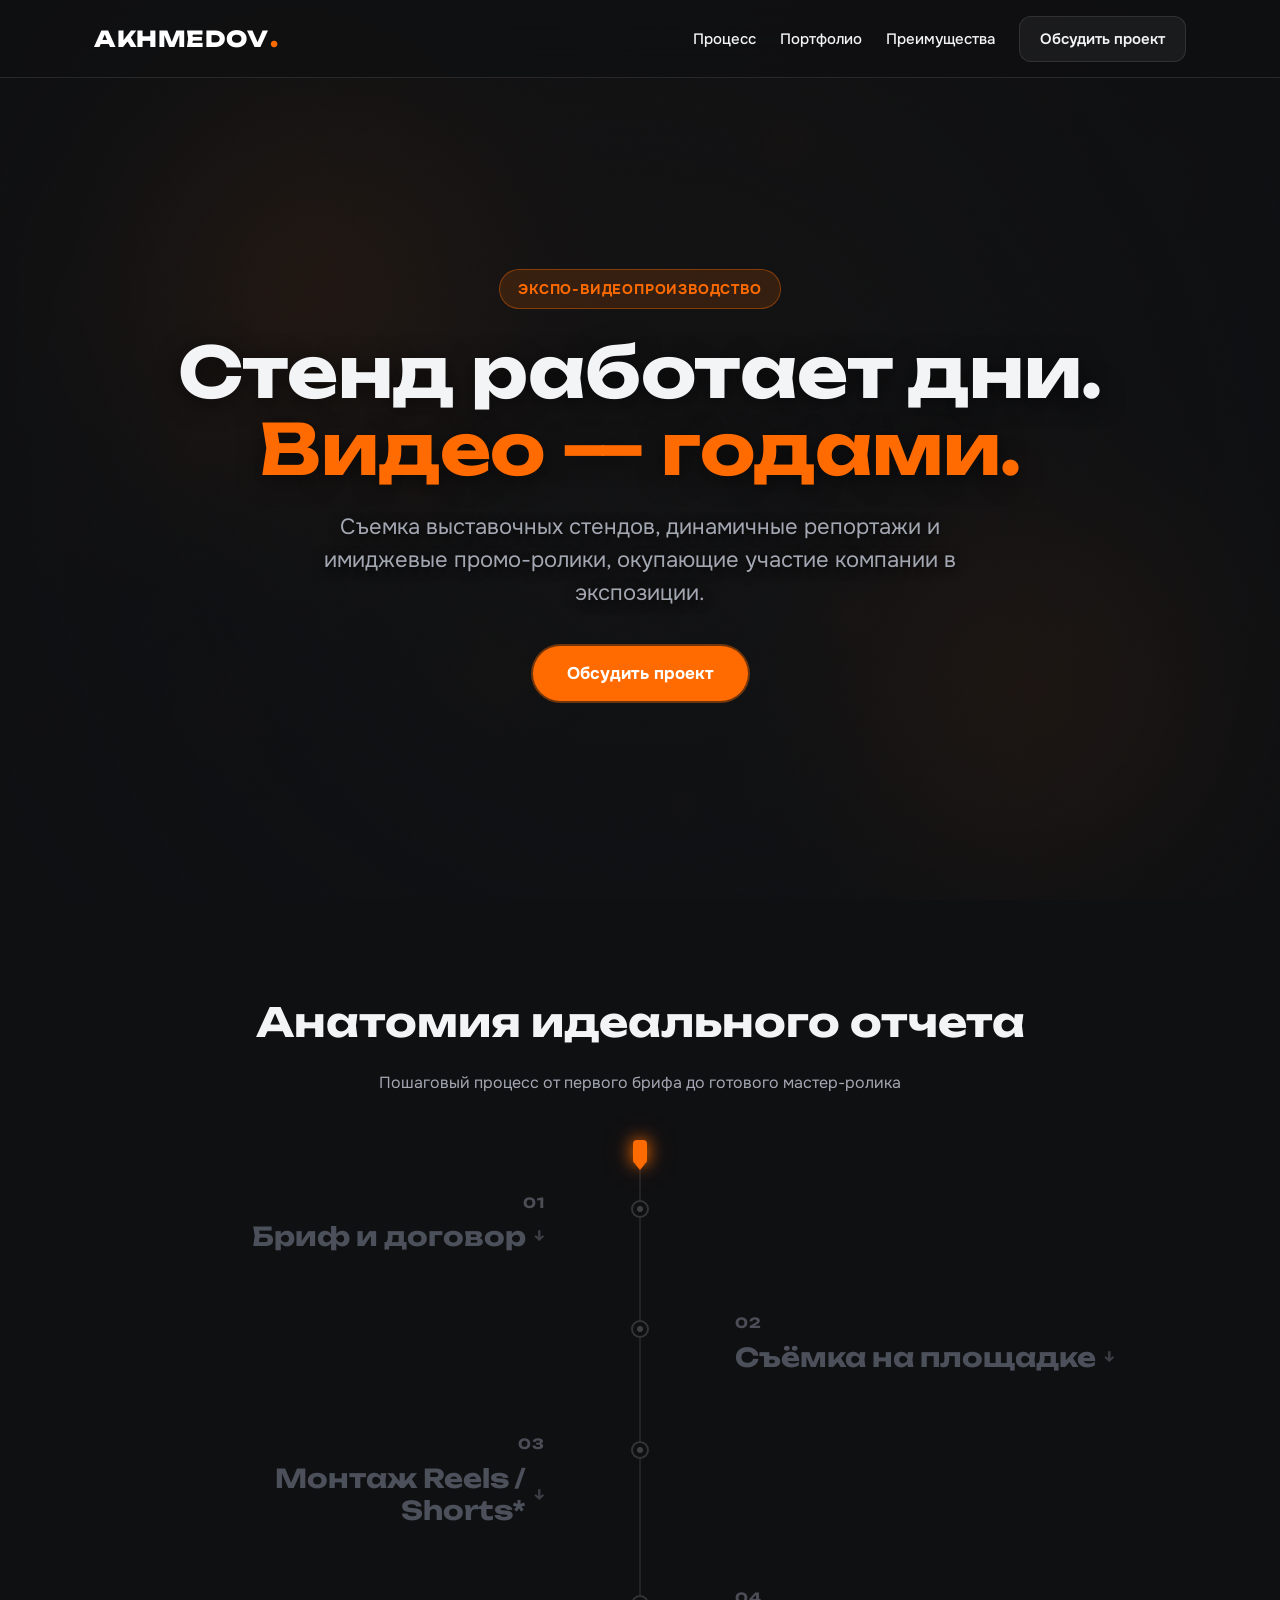
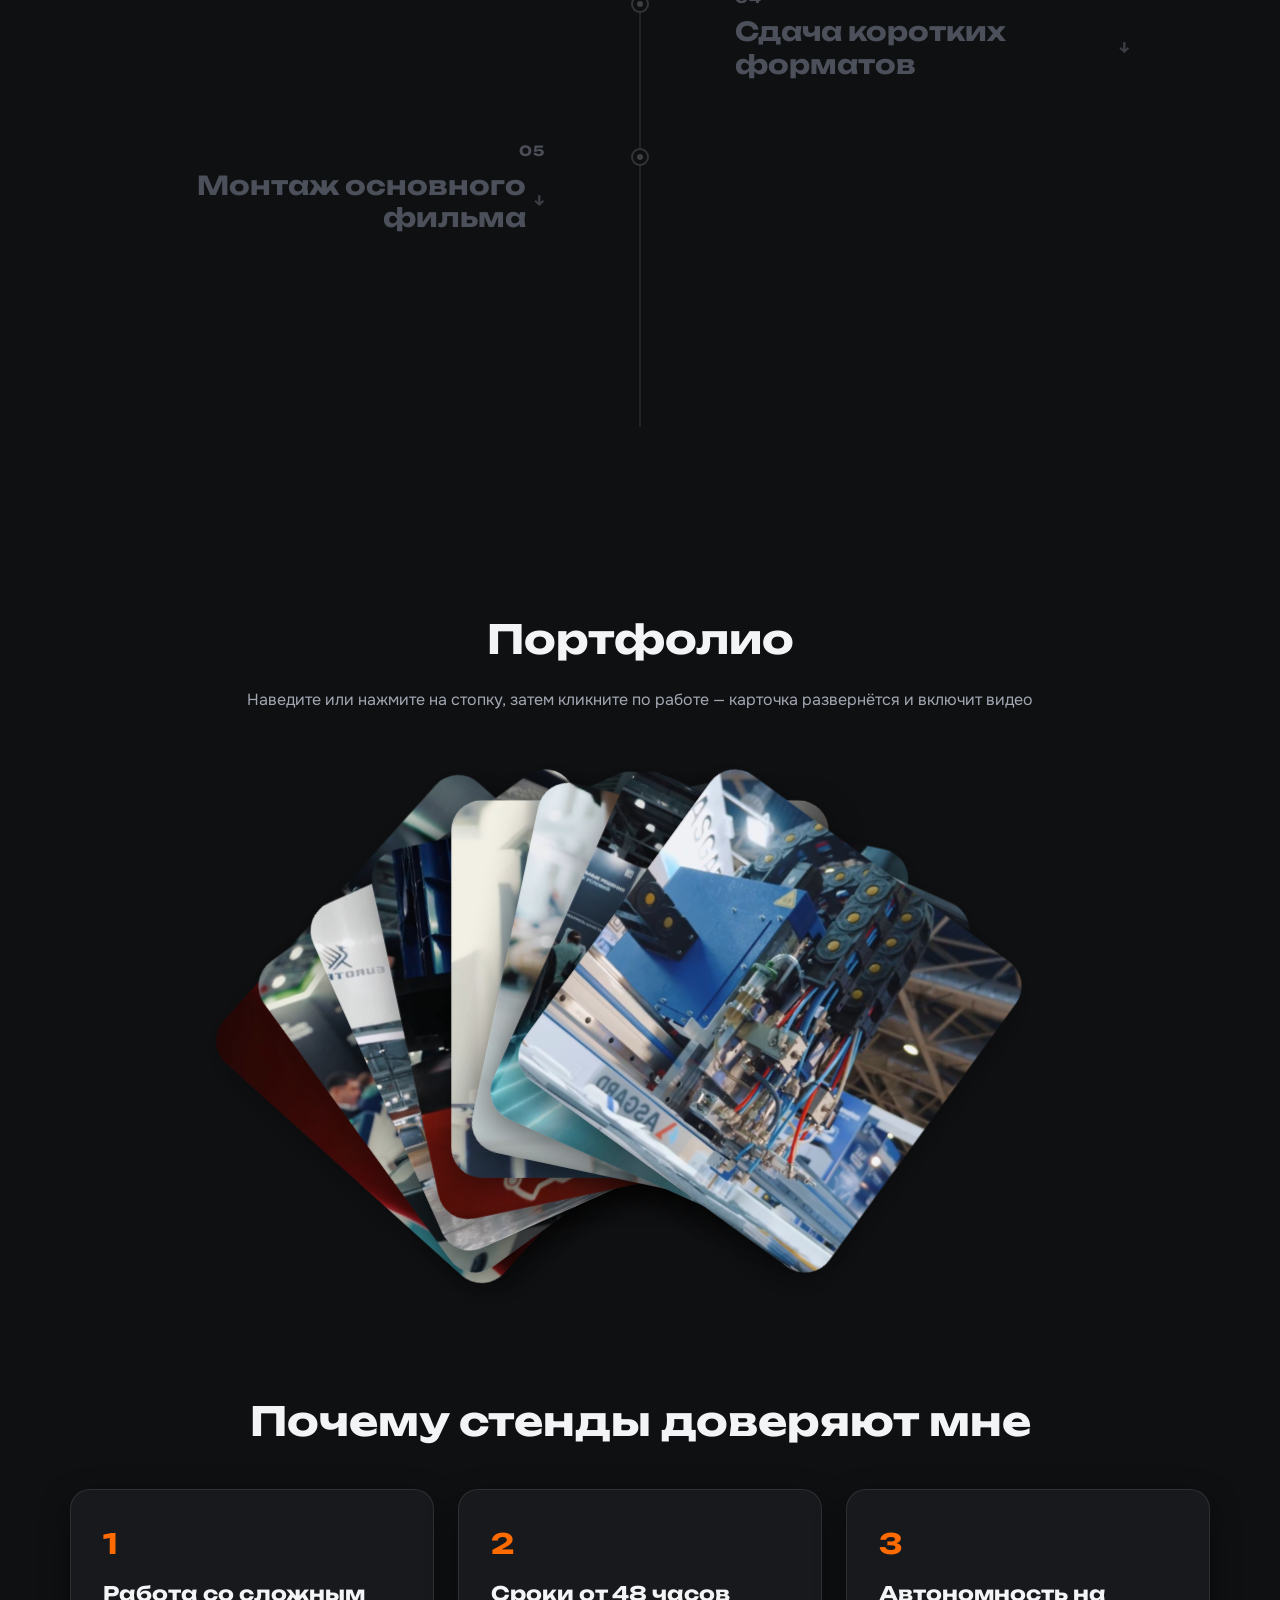
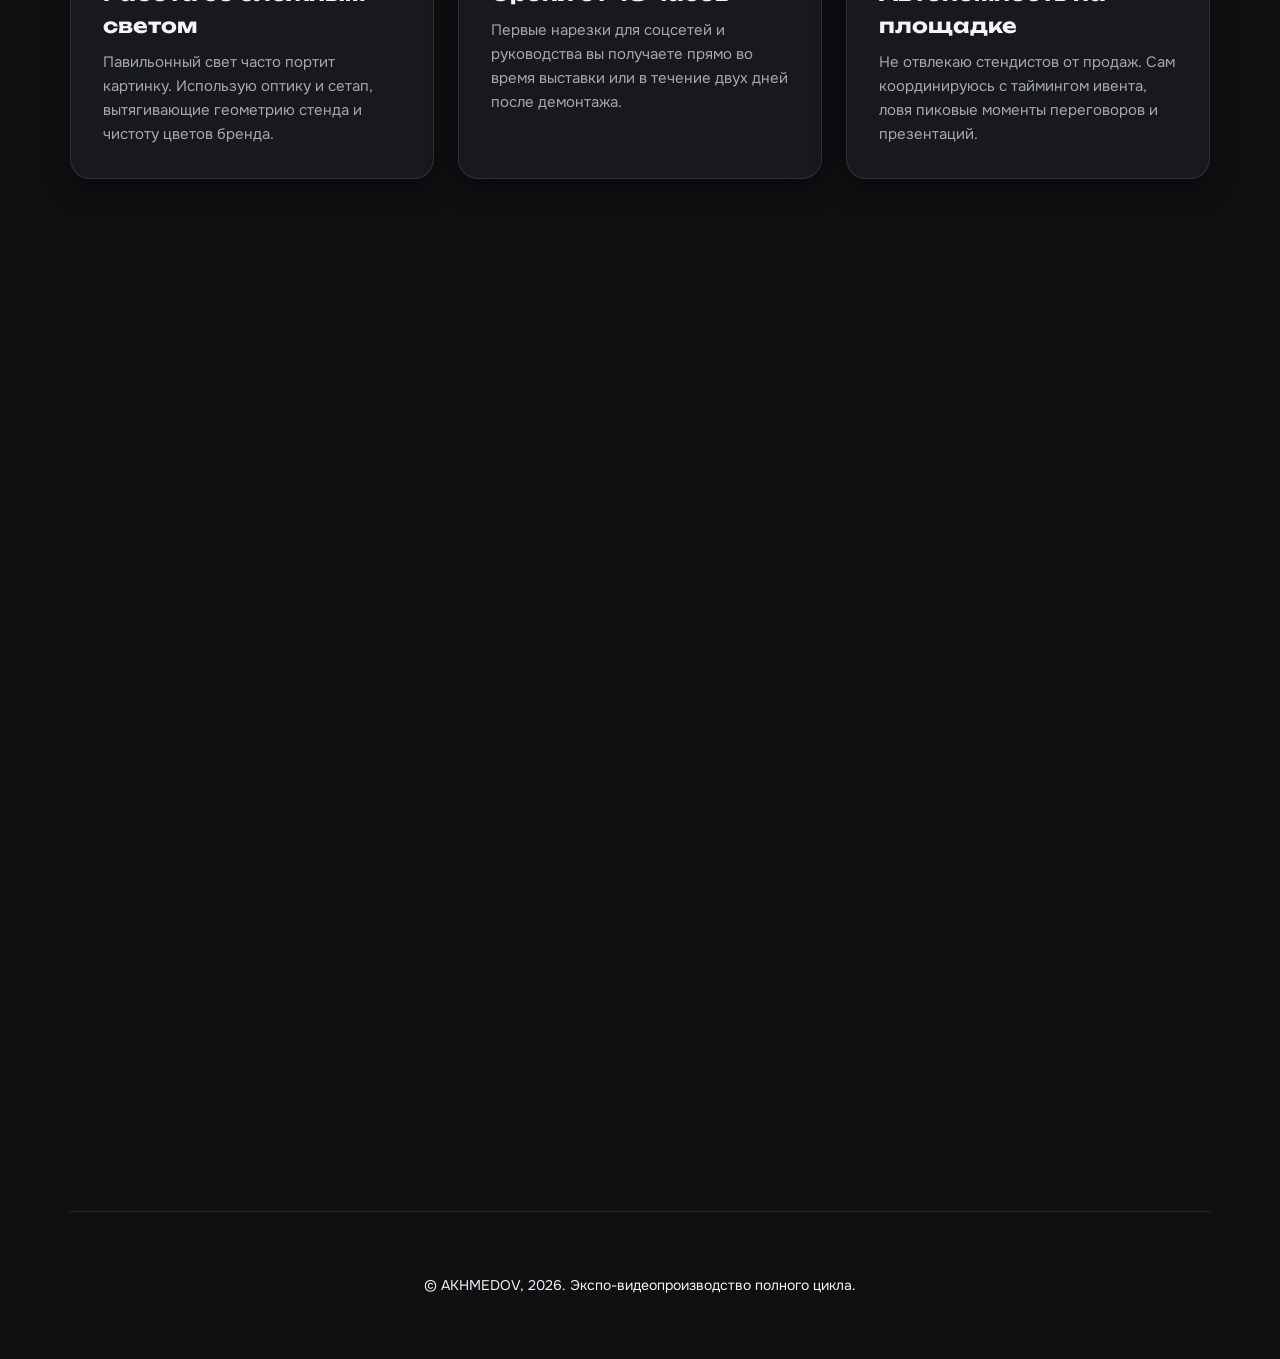
==== index.html @ f03a4130 "Add files via upload" ====
<!DOCTYPE html>
<html lang="ru">
<head>
  <meta charset="utf-8"/>
  <meta content="width=device-width, initial-scale=1" name="viewport"/>
  <link rel="icon" type="image/png" sizes="420x420" href="assets/favicon-420.png">
  <link rel="apple-touch-icon" sizes="180x180" href="assets/favicon-420.png">
  <meta name="theme-color" content="#0f1012">

  <title>AKHMEDOV — Выставочный видеограф</title>
  <meta content="Съемка стендов, динамичные отчетные ролики и медиа-контент для участников выставок от видеографа Akhmedov." name="description"/>
  <link href="https://fonts.googleapis.com/css2?family=Onest:wght@400;500;600;700&family=Unbounded:wght@500;700;800&display=swap" rel="stylesheet"/>
  <link href="styles.css" rel="stylesheet"/>
</head>
<body>

<div class="bg">
  <canvas id="geo"></canvas>
  <div class="blob b1"></div>
  <div class="blob b2"></div>
</div>

<header class="site-header" id="header">
  <div class="header__inner container">
    <a class="logo" href="#top" id="siteLogo">AKHMEDOV<span class="logo__dot">.</span></a>
    
    <nav class="nav" id="siteNav">
      <a class="nav__link" href="#services">Процесс</a>
      <a class="nav__link" href="#portfolio">Портфолио</a>
      <a class="nav__link" href="#why">Преимущества</a>
      <a class="btn btn--ghost nav__link nav__cta" href="#contacts">Обсудить проект</a>
    </nav>

    <!-- Анимированный Бургер в Крестик -->
    <label class="hamburger" aria-label="Открыть меню">
      <input type="checkbox" id="burgerToggle" aria-expanded="false"/>
      <svg viewBox="0 0 32 32">
        <path class="line line-top-bottom" d="M27 10 13 10C10.8 10 9 8.2 9 6 9 3.5 10.8 2 13 2 15.2 2 17 3.8 17 6L17 26C17 28.2 18.8 30 21 30 23.2 30 25 28.2 25 26 25 23.8 23.2 22 21 22L7 22"></path>
        <path class="line line-mid" d="M7 16 27 16"></path>
      </svg>
    </label>
  </div>
</header>
<div class="header-spacer"></div>

<!-- Hero Section -->
<section class="hero" id="top">
  <div class="hero__video-wrap">
    <video class="hero__video" autoplay muted loop playsinline poster="assets/p1.jpg">
      <source src="assets/bg-reel.mp4" type="video/mp4"/>
    </video>
    <div class="hero__video-overlay"></div>
  </div>

  <div class="hero__content container fade-in-up">
    <span class="hero__badge">Экспо-видеопроизводство</span>
    <h1 class="hero__title">
      Стенд работает дни.<br/>
      <span class="accent">Видео — годами.</span>
    </h1>
    <p class="hero__subtitle">
      Съемка выставочных стендов, динамичные репортажи и имиджевые промо-ролики, окупающие участие компании в экспозиции.
    </p>
    <div class="hero__cta">
      <a class="animated-button" href="#contacts">
        <span>Обсудить проект</span>
        <span></span>
      </a>
    </div>
  </div>
</section>

<!-- Анатомия идеального отчета: Интерактивный Timeline с Playhead -->
<section class="section container" id="services">
  <div class="section-head fade-in-up">
    <h2 class="section__title">Анатомия идеального отчета</h2>
    <p class="muted">Пошаговый процесс от первого брифа до готового мастер-ролика</p>
  </div>

  <div class="prod-timeline" id="prodTimeline">
    <div class="prod-timeline__track">
      <div class="prod-timeline__bar" id="timelineBar"></div>
      <div class="prod-timeline__playhead" id="timelinePlayhead">
        <span class="playhead-glow"></span>
      </div>
    </div>

    <!-- Шаг 1 -->
    <div class="prod-step left fade-in-up" data-step="1">
      <div class="prod-step__marker">
        <span class="marker-dot"></span>
      </div>
      <div class="prod-step__content">
        <span class="prod-step__num">01</span>
        <h3 class="prod-step__title">Бриф и договор <span class="step-toggle-arrow">↓</span></h3>
        <div class="prod-step__body">
          <p>Фиксируем дату выставки, тайминг стенда, задачи и хронометраж. Быстрый документооборот (ИП/ЭДО).</p>
        </div>
      </div>
    </div>

    <!-- Шаг 2 -->
    <div class="prod-step right fade-in-up" data-step="2">
      <div class="prod-step__marker">
        <span class="marker-dot"></span>
      </div>
      <div class="prod-step__content">
        <span class="prod-step__num">02</span>
        <h3 class="prod-step__title">Съёмка на площадке <span class="step-toggle-arrow">↓</span></h3>
        <div class="prod-step__body">
          <p>Архитектура и масштаб стенда с утра, плотный трафик и переговоры в часы пик, интервью со спикерами на петлички с шумоподавлением.</p>
        </div>
      </div>
    </div>

    <!-- Шаг 3 -->
    <div class="prod-step left fade-in-up" data-step="3">
      <div class="prod-step__marker">
        <span class="marker-dot"></span>
      </div>
      <div class="prod-step__content">
        <span class="prod-step__num">03</span>
        <h3 class="prod-step__title">Монтаж Reels / Shorts* <span class="step-toggle-arrow">↓</span></h3>
        <div class="prod-step__body">
          <p><em>*Опционально.</em> Экспресс-сборка вертикальных динамичных роликов прямо в дни выставки, пока инфоповод на пике.</p>
        </div>
      </div>
    </div>

    <!-- Шаг 4 -->
    <div class="prod-step right fade-in-up" data-step="4">
      <div class="prod-step__marker">
        <span class="marker-dot"></span>
      </div>
      <div class="prod-step__content">
        <span class="prod-step__num">04</span>
        <h3 class="prod-step__title">Сдача коротких форматов <span class="step-toggle-arrow">↓</span></h3>
        <div class="prod-step__body">
          <p>Передача готовых тизеров для мгновенной публикации в соцсетях бренда и отчётов перед руководством.</p>
        </div>
      </div>
    </div>

    <!-- Шаг 5 -->
    <div class="prod-step left fade-in-up" data-step="5">
      <div class="prod-step__marker">
        <span class="marker-dot"></span>
      </div>
      <div class="prod-step__content">
        <span class="prod-step__num">05</span>
        <h3 class="prod-step__title">Монтаж основного фильма <span class="step-toggle-arrow">↓</span></h3>
        <div class="prod-step__body">
          <p>Отбор лучших кадров, кинематографичный саунд-дизайн, плашки брендинга и цветокоррекция в точные цвета стенда.</p>
        </div>
      </div>
    </div>

    <!-- Шаг 6 -->
    <div class="prod-step right fade-in-up" data-step="6">
      <div class="prod-step__marker">
        <span class="marker-dot"></span>
      </div>
      <div class="prod-step__content">
        <span class="prod-step__num">06</span>
        <h3 class="prod-step__title">Утверждение и сдача ролика <span class="step-toggle-arrow">↓</span></h3>
        <div class="prod-step__body">
          <p>Просмотр черновика по ссылке, оперативная правка нюансов и финальная выдача мастер-файлов в 4K + веб-версий.</p>
        </div>
      </div>
    </div>
  </div>
</section>

<!-- Portfolio Fan -->
<section class="section container" id="portfolio">
  <div class="section-head">
    <h2 class="section__title">Портфолио</h2>
    <p class="muted">Наведите или нажмите на стопку, затем кликните по работе — карточка развернётся и включит видео</p>
  </div>
  <div class="portfolio-wrapper">
    <button aria-label="Закрыть" class="portfolio__close" id="portfolioClose">×</button>
    <div class="portfolio glassless" id="fan">
      <a class="card" data-title="МЕТАЛЛИСТ · Выставка 2026" data-video="1" href="https://vkvideo.ru/video-242062544_456239020" rel="noopener noreferrer" target="_blank"><img alt="МЕТАЛЛИСТ — Выставка 2026" loading="lazy" src="assets/pic1.jpg"/></a>
      <a class="card" data-title="СПЕКТР-М · Крокус Экспо 2026" data-video="2" href="https://vkvideo.ru/video-242062544_456239019" rel="noopener noreferrer" target="_blank"><img alt="СПЕКТР-М — Крокус Экспо 2026" loading="lazy" src="assets/pic2.jpg"/></a>
      <a class="card" data-title="EuroTruck · ComVex 2025" data-video="3" href="https://vkvideo.ru/video-242062544_456239023" rel="noopener noreferrer" target="_blank"><img alt="EuroTruck — Выставка ComVex 2025" loading="lazy" src="assets/pic3.jpg"/></a>
      <a class="card" data-title="ТЕХНОПРОМ · 2026" data-video="4" href="https://vkvideo.ru/video-242062544_456239018" rel="noopener noreferrer" target="_blank"><img alt="ТЕХНОПРОМ 2026" loading="lazy" src="assets/pic4.jpg"/></a>
      <a class="card" data-title="СПЕКТР-М · Конференция 2025" data-video="5" href="https://vkvideo.ru/video-242062544_456239017" rel="noopener noreferrer" target="_blank"><img alt="СПЕКТР-М — Конференция 2025" loading="lazy" src="assets/pic5.jpg"/></a>
      <a class="card" data-title="МЕТАЛЛИСТ · ИНТЕГРАЦИЯ 2025" data-video="6" href="https://vkvideo.ru/video-242062544_456239021" rel="noopener noreferrer" target="_blank"><img alt="МЕТАЛЛИСТ — Выставка ИНТЕГРАЦИЯ 2025" loading="lazy" src="assets/pic6.jpg"/></a>
      <a class="card" data-title="СПЕКТР-М · Крокус Экспо 2025" data-video="7" href="https://vkvideo.ru/video-242062544_456239024" rel="noopener noreferrer" target="_blank"><img alt="СПЕКТР-М — Крокус Экспо Выставка 2025" loading="lazy" src="assets/pic7.jpg"/></a>
      <a class="card" data-title="ASGARD · Выставка 2025" data-video="8" href="https://vkvideo.ru/video-242062544_456239022" rel="noopener noreferrer" target="_blank"><img alt="ASGARD — Выставка 2025" loading="lazy" src="assets/pic8.jpg"/></a>
      <div class="portfolio__caption"></div>
    </div>
  </div>
</section>

<!-- Плеер ВК: затемнение фона и кнопка закрытия (сам плеер встраивается в карточку) -->
<div class="video-backdrop" id="videoBackdrop"></div>
<button aria-label="Закрыть видео" class="video-close" id="videoClose" type="button">×</button>

<!-- Why -->
<section class="section container" id="why">
  <h2 class="section__title ta-center">Почему стенды доверяют мне</h2>
  <div class="why-grid">
    <div class="why__card glass fade-in-up">
      <div class="why__num">1</div>
      <h3>Работа со сложным светом</h3>
      <p>Павильонный свет часто портит картинку. Использую оптику и сетап, вытягивающие геометрию стенда и чистоту цветов бренда.</p>
    </div>
    <div class="why__card glass fade-in-up">
      <div class="why__num">2</div>
      <h3>Сроки от 48 часов</h3>
      <p>Первые нарезки для соцсетей и руководства вы получаете прямо во время выставки или в течение двух дней после демонтажа.</p>
    </div>
    <div class="why__card glass fade-in-up">
      <div class="why__num">3</div>
      <h3>Автономность на площадке</h3>
      <p>Не отвлекаю стендистов от продаж. Сам координируюсь с таймингом ивента, ловя пиковые моменты переговоров и презентаций.</p>
    </div>
  </div>
</section>

<!-- Contacts & Request Form -->
<section class="section container" id="contacts">
  <div class="contacts-wrap">
    <div class="glass fade-in-up form-card">
      <h2 class="section__title ta-center">Забронировать съемку</h2>
      <p class="muted ta-center form-subtitle">Укажите выставку и даты проведения — я свяжусь с вами в течение пары часов</p>
      
      <form class="form" id="leadForm">
        <div class="form-row">
          <label>Имя
            <input name="name" placeholder="Контактное лицо" required="" type="text"/>
          </label>
          <label>Телефон
            <input name="tel" inputmode="tel" placeholder="+7 (999) 000-00-00" required="" type="tel"/>
          </label>
        </div>
        <div class="form-row">
          <label>Название выставки / Даты
            <input name="event" placeholder="Например: Экспоцентр, 15-18 октября" type="text"/>
          </label>
          <label>Почта / Telegram 
            <input name="contact" placeholder="@username или mail@company.ru" required="" type="text"/>
          </label>
        </div>
        <label>Комментарий к задаче
          <textarea name="message" placeholder="Какой стенд планируется, задачи по форматам или таймингу..." rows="3"></textarea>
        </label>
        
        <div class="form-submit">
          <button class="animated-button" type="submit">
            <span>Отправить бриф</span>
            <span></span>
          </button>
        </div>
        <p aria-live="polite" class="muted tiny ta-center" id="formStatus" role="status"></p>
      </form>
    </div>

    <!-- Direct Icons Bar -->
    <div class="contacts-plain fade-in-up" id="contactsPlain">
      <div class="containerbot">
        <div class="center-block">
          <ul class="example-2">
            <li class="icon-content">
              <a data-social="phone" aria-label="Phone" href="tel:+79152776286">
                <div class="filled"></div>
                <svg viewBox="0 0 24 24">
                  <path fill="currentColor" d="M20,15.5C18.83,15.5 17.67,15.33 16.56,15C16.32,14.93 16.05,14.98 15.87,15.15L13.6,17.44C10.24,15.76 8.24,13.76 6.56,10.4L8.85,8.13C9.03,7.95 9.08,7.68 9,7.44C8.67,6.33 8.5,5.17 8.5,4C8.5,3.45 8.05,3 7.5,3H4C3.45,3 3,3.45 3,4C3,13.39 10.61,21 20,21C20.55,21 21,20.55 21,20V16.5C21,15.95 20.55,15.5 20,15.5Z"/>
                </svg>
              </a>
              <div class="tooltip">Звонок</div>
            </li>
            <li class="icon-content">
              <a data-social="email" aria-label="Email" href="mailto:akhmedovv.art@gmail.com">
                <div class="filled"></div>
                <svg viewBox="0 0 100 100" version="1.1">
                  <path fill="currentColor" d="M10 20h80a5 5 0 0 1 5 5v50a5 5 0 0 1-5 5H10a5 5 0 0 1-5-5V25a5 5 0 0 1 5-5zm0 5v2l40 28 40-28v-2H10zm0 50h80V34L50 62 10 34v41z"/>
                </svg>
              </a>
              <div class="tooltip">Почта</div>
            </li>
            <li class="icon-content">
              <a data-social="telegram" aria-label="Telegram" href="https://t.me/@rigelorigin">
                <div class="filled"></div>
                <svg viewBox="0 0 100 100" version="1.1">
                  <path fill="currentColor" d="M95,9.9c-1.3-1.1-3.4-1.2-7-0.1c0,0,0,0,0,0c-2.5,0.8-24.7,9.2-44.3,17.3c-17.6,7.3-31.9,13.7-33.6,14.5 c-1.9,0.6-6,2.4-6.2,5.2c-0.1,1.8,1.4,3.4,4.3,4.7c3.1,1.6,16.8,6.2,19.7,7.1c1,3.4,6.9,23.3,7.2,24.5c0.4,1.8,1.6,2.8,2.2,3.2 c0.1,0.1,0.3,0.3,0.5,0.4c0.3,0.2,0.7,0.3,1.2,0.3c0.7,0,1.5-0.3,2.2-0.8c3.7-3,10.1-9.7,11.9-11.6c7.9,6.2,16.5,13.1,17.3,13.9 c0,0,0.1,0.1,0.1,0.1c1.9,1.6,3.9,2.5,5.7,2.5c0.6,0,1.2-0.1,1.8-0.3c2.1-0.7,3.6-2.7,4.1-5.4c0-0.1,0.1-0.5,0.3-1.2 c3.4-14.8,6.1-27.8,8.3-38.7c2.1-10.7,3.8-21.2,4.8-26.8c0.2-1.4,0.4-2.5,0.5-3.2C96.3,13.5,96.5,11.2,95,9.9z M30,58.3l47.7-31.6 c0.1-0.1,0.3-0.2,0.4-0.3c0,0,0,0,0,0c0.1,0,0.1-0.1,0.2-0.1c0.1,0,0.1,0,0.2-0.1c-0.1,0.1-0.2,0.4-0.4,0.6L66,38.1 c-8.4,7.7-19.4,17.8-26.7,24.4c0,0,0,0,0,0.1c0,0-0.1,0.1-0.1,0.1c0,0,0,0.1-0.1,0.1c0,0.1,0,0.1-0.1,0.2c0,0,0,0.1,0,0.1 c0,0,0,0,0,0.1c-0.5,5.6-1.4,15.2-1.8,19.5c0,0,0,0,0-0.1C36.8,81.4,31.2,62.3,30,58.3z"/>
                </svg>
              </a>
              <div class="tooltip">Телеграм</div>
            </li>
          </ul>
        </div>
      </div>
    </div>
  </div>
</section>

<footer class="site-footer container ta-center">
  <p>© AKHMEDOV, 2026. Экспо-видеопроизводство полного цикла.</p>
</footer>

<script src="script.js"></script>
</body>
</html>
---- styles.css ----
:root {
  --bg: #0f1012;
  --surface: #18191d;
  --glass: rgba(255, 255, 255, 0.05);
  --glass-border: rgba(255, 255, 255, 0.1);
  --text: #F3F4F6;
  --muted: #A3A7B2;
  --accent: #FF6B00;
  --accent-light: #FF8533;
  --accent-glow: rgba(255, 107, 0, 0.35);
  --radius: 20px;
  --shadow: 0 10px 30px rgba(0, 0, 0, 0.45);
}

* { box-sizing: border-box; }
html, body {
  min-height: 100%;
  width: 100%;
  max-width: 100%;
  overflow-x: hidden;
}
html {
  scroll-behavior: smooth;
  scroll-padding-top: 90px;
}
body {
  margin: 0;
  background: var(--bg);
  color: var(--text);
  font: 400 16px/1.6 "Onest", system-ui, -apple-system, sans-serif;
}

h1, h2, h3 { font-family: "Unbounded", system-ui, sans-serif; font-weight: 700; }
h2 { font-size: clamp(28px, 4.5vw, 40px); margin: 0 0 12px; }
h3 { font-size: 20px; margin: 0 0 8px; }
a { color: var(--text); text-decoration: none; }
a:hover { color: var(--accent); }

.container { width: min(1140px, 92vw); margin-inline: auto; }
.muted { color: var(--muted); }
.tiny { font-size: 13px; }
.ta-center { text-align: center; }
.accent { color: var(--accent); }

/* Dynamic Background Canvas & Blobs */
.bg { position: fixed; inset: 0; z-index: 0; overflow: hidden; pointer-events: none; background: radial-gradient(circle at 50% 0%, #1c1512 0%, var(--bg) 75%); }
#geo { position: absolute; inset: 0; width: 100%; height: 100%; opacity: 0.25; }

.bg::after {
  content: "";
  position: absolute;
  inset: 0;
  background-image: url('assets/noise small.png');
  background-size: 220px 220px;
  background-repeat: repeat;
  opacity: 0.05;
  pointer-events: none;
}
.blob {
  position: absolute;
  width: 800px;
  height: 800px;
  background: radial-gradient(50% 50% at 50% 50%, var(--accent-glow) 0%, rgba(0, 0, 0, 0) 70%);
  filter: blur(60px);
  border-radius: 50%;
  mix-blend-mode: screen;
  animation: float 22s infinite linear;
}
.blob.b1 { left: -10%; top: -15%; }
.blob.b2 { right: -15%; top: 35%; animation-delay: -9s; }
@keyframes float {
  0% { transform: translate(0, 0); }
  50% { transform: translate(40px, 80px); }
  100% { transform: translate(0, 0); }
}

/* ========================================================
   Header & Анимированный Бургер
   ======================================================== */
.site-header {
  position: fixed;
  top: 0;
  left: 0;
  right: 0;
  width: 100%;
  height: 78px;
  background: rgba(15, 16, 18, 0.92);
  backdrop-filter: blur(16px);
  -webkit-backdrop-filter: blur(16px);
  border-bottom: 1px solid var(--glass-border);
  z-index: 99999;
}
.header__inner {
  display: flex;
  align-items: center;
  justify-content: space-between;
  height: 100%;
  width: 100%;
  max-width: 1140px;
  margin: 0 auto;
  padding: 0 24px;
  position: relative;
}
.header-spacer { height: 78px; }

.logo {
  font-family: "Unbounded", system-ui, sans-serif;
  font-weight: 800;
  font-size: 22px;
  letter-spacing: 0.5px;
  color: #ffffff !important;
  display: inline-flex;
  align-items: baseline;
  cursor: pointer;
  user-select: none;
  z-index: 100005;
  flex-shrink: 0;
}
.logo__dot {
  color: var(--accent);
  font-size: 26px;
  line-height: 0;
  margin-left: 2px;
}

.nav {
  margin-left: auto;
  display: flex;
  gap: 24px;
  align-items: center;
  font-size: 15px;
  font-weight: 500;
}
.nav a {
  cursor: pointer;
  pointer-events: auto;
  transition: color 0.2s ease;
}

.hamburger {
  cursor: pointer;
  display: none;
  width: 44px;
  height: 44px;
  align-items: center;
  justify-content: center;
  position: relative;
  z-index: 100005;
  user-select: none;
  -webkit-tap-highlight-color: transparent;
  flex-shrink: 0;
}
.hamburger input {
  display: none;
}
.hamburger svg {
  height: 34px;
  width: 34px;
  transition: transform 600ms cubic-bezier(0.4, 0, 0.2, 1);
  display: block;
}
.line {
  fill: none;
  stroke: white;
  stroke-linecap: round;
  stroke-linejoin: round;
  stroke-width: 3;
  transform-origin: 50% 50%;
  transition: stroke-dasharray 600ms cubic-bezier(0.4, 0, 0.2, 1),
              stroke-dashoffset 600ms cubic-bezier(0.4, 0, 0.2, 1),
              transform 600ms cubic-bezier(0.4, 0, 0.2, 1),
              stroke 300ms ease;
}
.line-top-bottom {
  stroke-dasharray: 12 63;
}

.hamburger input:checked + svg {
  transform: rotate(-45deg);
}
.hamburger input:checked + svg .line-top-bottom {
  stroke: var(--accent);
  stroke-dasharray: 20 300;
  stroke-dashoffset: -32.42;
}
.hamburger input:checked + svg .line-mid {
  stroke: var(--accent);
  transform: rotate(90deg);
}

/* Buttons */
.btn {
  display: inline-flex;
  align-items: center;
  justify-content: center;
  padding: 10px 20px;
  border-radius: 12px;
  font-weight: 600;
  transition: all 0.2s ease;
  cursor: pointer;
}
.btn--ghost { background: var(--glass); border: 1px solid var(--glass-border); }
.btn--ghost:hover { background: var(--accent); color: #fff; border-color: var(--accent); }
.btn--success { background: var(--accent) !important; color: #fff !important; }

.glass {
  border-radius: var(--radius);
  background: var(--surface);
  border: 1px solid var(--glass-border);
  box-shadow: var(--shadow);
  padding: 32px;
  position: relative;
  z-index: 2;
}

.animated-button {
  position: relative;
  display: inline-block;
  padding: 14px 34px;
  border: none;
  font-size: 17px;
  background-color: var(--accent);
  border-radius: 100px;
  font-weight: 700;
  color: #ffffff;
  box-shadow: 0 0 0 2px rgba(255, 107, 0, 0.4);
  cursor: pointer;
  overflow: hidden;
  transition: background-color 0.3s ease, color 0.3s ease, transform 0.2s ease, box-shadow 0.3s ease;
  z-index: 2;
  text-decoration: none;
  -webkit-tap-highlight-color: transparent;
}
.animated-button span:first-child { 
  position: relative; 
  z-index: 2; 
  transition: color 0.3s ease;
}
.animated-button span:last-child {
  position: absolute;
  top: 50%;
  left: 50%;
  transform: translate(-50%, -50%);
  width: 0;
  height: 0;
  background-color: #ffffff;
  border-radius: 50%;
  opacity: 0;
  transition: width 0.45s cubic-bezier(0.2, 1, 0.3, 1), height 0.45s cubic-bezier(0.2, 1, 0.3, 1), opacity 0.25s ease;
  z-index: 1;
}
.animated-button:hover,
.animated-button:focus-visible,
.animated-button:active {
  background-color: #ffffff;
  color: var(--accent) !important;
  box-shadow: 0 0 0 20px var(--accent-glow), 0 8px 48px rgba(255, 107, 0, 0.25);
  transform: translateY(-2px);
}
.animated-button:hover span:first-child,
.animated-button:focus-visible span:first-child,
.animated-button:active span:first-child {
  color: var(--accent) !important;
}
.animated-button:hover span:last-child,
.animated-button:focus-visible span:last-child,
.animated-button:active span:last-child {
  width: 380px;
  height: 380px;
  opacity: 1;
}
.animated-button:active { 
  transform: scale(0.97); 
}

/* Layout Sections */
.section { padding: 90px 0; position: relative; z-index: 1; }
.section-head { text-align: center; margin-bottom: 56px; }
.fade-in-up {
  opacity: 0;
  transform: translate3d(0, 24px, 0);
  transition: opacity 0.8s cubic-bezier(0.19, 1, 0.22, 1), transform 0.8s cubic-bezier(0.19, 1, 0.22, 1);
}
.inview { opacity: 1; transform: none; }

/* Hero Section */
.hero {
  position: relative;
  min-height: calc(100vh - 78px);
  min-height: calc(100svh - 78px);
  display: flex;
  align-items: center;
  justify-content: center;
  padding: 40px 0;
  overflow: hidden;
  z-index: 1;
}
.hero__video-wrap {
  position: absolute;
  inset: 0;
  width: 100%;
  height: 100%;
  overflow: hidden;
  z-index: 1;
  pointer-events: none;
}
.hero__video {
  width: 100%;
  height: 100%;
  object-fit: cover;
  opacity: 0.32;
  filter: saturate(120%) contrast(105%);
}
.hero__video-overlay {
  position: absolute;
  inset: 0;
  background: radial-gradient(circle at center, rgba(15, 16, 18, 0.55) 0%, rgba(15, 16, 18, 0.95) 100%);
}
.hero__content {
  position: relative;
  text-align: center;
  max-width: 960px;
  margin: 0 auto;
  padding: 0 16px;
  z-index: 2;
}
.hero__badge {
  display: inline-block;
  padding: 8px 18px;
  border-radius: 99px;
  background: rgba(255, 107, 0, 0.15);
  backdrop-filter: blur(10px);
  color: var(--accent);
  font-size: 14px;
  font-weight: 700;
  letter-spacing: 0.8px;
  text-transform: uppercase;
  margin-bottom: 24px;
  border: 1px solid rgba(255, 107, 0, 0.4);
}
.hero__title {
  font-size: clamp(40px, 6.5vw, 70px);
  line-height: 1.1;
  letter-spacing: -0.5px;
  margin: 0 0 24px;
  text-shadow: 0 4px 24px rgba(0, 0, 0, 0.6);
}
.hero__subtitle {
  font-size: clamp(18px, 2.2vw, 22px);
  line-height: 1.5;
  color: var(--muted);
  max-width: 720px;
  margin: 0 auto 36px;
  text-shadow: 0 2px 12px rgba(0, 0, 0, 0.8);
}

/* ========================================================
   Timeline: Процесс (Анатомия)
   ======================================================== */
.prod-timeline {
  position: relative;
  max-width: 980px;
  margin: 0 auto;
  padding: 40px 0;
}
.prod-timeline__track {
  position: absolute;
  top: 0;
  bottom: 0;
  left: 50%;
  transform: translateX(-50%);
  width: 2px;
  background: rgba(255, 255, 255, 0.08);
  z-index: 2;
}
.prod-timeline__bar {
  position: absolute;
  top: 0;
  left: 0;
  width: 100%;
  height: 0%;
  background: linear-gradient(180deg, var(--accent) 0%, #ff8533 100%);
  box-shadow: 0 0 12px var(--accent-glow);
  will-change: height;
}
.prod-timeline__playhead {
  position: absolute;
  left: 50%;
  top: 0%;
  transform: translate(-50%, -50%);
  width: 14px;
  height: 24px;
  background: var(--accent);
  border-radius: 4px;
  box-shadow: 0 0 16px var(--accent), 0 0 30px var(--accent-glow);
  z-index: 5;
  pointer-events: none;
  will-change: top;
}
.prod-timeline__playhead::after {
  content: '';
  position: absolute;
  bottom: -6px;
  left: 50%;
  transform: translateX(-50%);
  width: 0;
  height: 0;
  border-left: 5px solid transparent;
  border-right: 5px solid transparent;
  border-top: 6px solid var(--accent);
}
.prod-step {
  position: relative;
  display: flex;
  align-items: flex-start;
  margin-bottom: 60px;
  width: 100%;
  transition: opacity 0.35s ease;
}
.prod-step:last-child { margin-bottom: 0; }
.prod-step.left { justify-content: flex-start; }
.prod-step.right { justify-content: flex-end; }

.prod-step__marker {
  position: absolute;
  left: 50%;
  top: 8px;
  transform: translateX(-50%);
  width: 18px;
  height: 18px;
  border-radius: 50%;
  background: var(--bg);
  border: 2px solid rgba(255, 255, 255, 0.15);
  display: flex;
  align-items: center;
  justify-content: center;
  z-index: 4;
  transition: border-color 0.3s ease, box-shadow 0.3s ease;
}
.prod-step__marker .marker-dot {
  width: 6px;
  height: 6px;
  border-radius: 50%;
  background: rgba(255, 255, 255, 0.2);
  transition: background-color 0.3s ease, transform 0.3s ease;
}
.prod-step__content {
  width: 44%;
  cursor: pointer;
  user-select: none;
  opacity: 0.65;
  display: flex;
  flex-direction: column;
  transition: opacity 0.35s ease;
}
.prod-step.left .prod-step__content {
  align-items: flex-end;
  text-align: right;
  padding-right: 36px;
}
.prod-step.right .prod-step__content {
  align-items: flex-start;
  text-align: left;
  padding-left: 36px;
}
.prod-step__num {
  display: block;
  font-family: "Unbounded", system-ui, sans-serif;
  font-size: 14px;
  font-weight: 700;
  color: #6d717d;
  margin-bottom: 6px;
  letter-spacing: 1px;
  transition: color 0.35s ease;
}
.prod-step__title {
  font-size: clamp(20px, 2.2vw, 26px);
  font-weight: 700;
  color: #6e7382;
  margin: 0;
  line-height: 1.25;
  transition: color 0.35s ease;
  display: inline-flex;
  align-items: center;
  gap: 8px;
}
.prod-step.left .prod-step__title { justify-content: flex-end; }
.prod-step.right .prod-step__title { justify-content: flex-start; }

.step-toggle-arrow {
  font-size: 14px;
  color: #555861;
  transition: transform 0.3s ease, color 0.3s ease;
  display: inline-block;
}
.prod-step__content:hover { opacity: 0.9; }
.prod-step__content:hover .prod-step__title { color: #B0B5C2; }

.prod-step.passed .prod-step__content,
.prod-step.open .prod-step__content { opacity: 1; }
.prod-step.passed .prod-step__num,
.prod-step.open .prod-step__num { color: var(--accent); }
.prod-step.passed .prod-step__title,
.prod-step.open .prod-step__title {
  color: #ffffff;
  text-shadow: 0 0 20px rgba(255, 255, 255, 0.15);
}
.prod-step.passed .step-toggle-arrow,
.prod-step.open .step-toggle-arrow { color: var(--muted); }
.prod-step.passed .prod-step__marker {
  border-color: var(--accent);
  box-shadow: 0 0 12px var(--accent-glow);
}
.prod-step.passed .prod-step__marker .marker-dot {
  background: var(--accent);
  transform: scale(1.35);
}
.prod-step.open .step-toggle-arrow {
  transform: rotate(180deg);
  color: var(--accent);
}
.prod-step__body {
  max-height: 0;
  opacity: 0;
  overflow: hidden;
  transition: max-height 0.4s cubic-bezier(0.2, 1, 0.3, 1), opacity 0.3s ease, margin-top 0.3s ease;
  width: 100%;
}
.prod-step.open .prod-step__body {
  max-height: 200px;
  opacity: 1;
  margin-top: 14px;
}
.prod-step__body p {
  font-size: 15px;
  font-weight: 400;
  line-height: 1.6;
  color: var(--muted);
  margin: 0;
}
.prod-step.left .prod-step__body p {
  border-right: 2px solid var(--accent);
  padding-right: 14px;
}
.prod-step.right .prod-step__body p {
  border-left: 2px solid var(--accent);
  padding-left: 14px;
}

/* ========================================================
   Portfolio Fan
   ======================================================== */
.portfolio-wrapper { position: relative; width: 100%; z-index: 2; }
.portfolio {
  position: relative;
  height: 440px;
  display: flex;
  align-items: center;
  justify-content: center;
  transition: height 0.45s cubic-bezier(0.22, 1, 0.36, 1);
}
.portfolio.glassless { background: transparent; box-shadow: none; }
.portfolio .card {
  position: absolute;
  width: 320px;
  height: 320px;
  border-radius: 26px;
  overflow: hidden;
  box-shadow: var(--shadow);
  backface-visibility: hidden;
  --fan-tf: translate3d(0, 0, 0) scale(1);
  transform: var(--fan-tf);
  will-change: transform, width, height;
  cursor: pointer;
  transition:
    transform 0.5s cubic-bezier(0.22, 1, 0.36, 1),
    width 0.5s cubic-bezier(0.22, 1, 0.36, 1),
    height 0.5s cubic-bezier(0.22, 1, 0.36, 1),
    box-shadow 0.25s;
}
.portfolio .card img { width: 100%; height: 100%; object-fit: cover; display: block; }

.portfolio .card::after {
  content: attr(data-title);
  position: absolute;
  left: 12px;
  right: 12px;
  bottom: 12px;
  padding: 8px 14px;
  border-radius: 999px;
  background: rgba(0,0,0,0.72);
  color: #fff;
  font-size: 14px;
  overflow: hidden;
  text-overflow: ellipsis;
  white-space: nowrap;
  text-align: center;
  backdrop-filter: blur(6px);
  opacity: 0;
  transition: opacity 0.25s ease;
}
.portfolio.open .card::after { opacity: 1; }

#fan .card.playing {
  width: var(--player-w, 1180px);
  height: var(--player-h, 664px);
  border-radius: 22px;
}

#fan .card.flipped,
#fan .card.flipped:hover {
  transform: rotateY(180deg) var(--fan-flash-tf, translate3d(0, 0, 0)) scale(1);
  z-index: 60;
  box-shadow: 0 30px 80px rgba(0, 0, 0, 0.7);
}
#fan .card.playing { transform-origin: var(--fan-origin, 50% 50%); }
#fan .card.playing::after { opacity: 0; }
#fan.has-playing .card:not(.playing) { opacity: 0.25; }
#fan.has-playing .card { transition: transform 0.5s cubic-bezier(0.22, 1, 0.36, 1), opacity 0.35s ease; }

.portfolio .card__player {
  position: absolute;
  inset: 0;
  z-index: 3;
  background: #000;
  transform: rotateY(-180deg);
  transform-style: preserve-3d;
  opacity: 0;
  visibility: hidden;
  transition: opacity 0.35s ease, visibility 0.35s ease;
}
.portfolio .card.video-on .card__player { opacity: 1; visibility: visible; }
.portfolio .card.playing .card__player iframe {
  width: 100%;
  height: 100%;
  border: 0;
  display: block;
}

body.no-scroll { overflow: hidden; }

#fan[data-state="closed"] .card:nth-child(1):not(.playing):not(.flipped) { transform: translate3d(-170px,40px,0) rotate(-48deg) scale(1.18); }
#fan[data-state="closed"] .card:nth-child(2):not(.playing):not(.flipped) { transform: translate3d(-130px,32px,0) rotate(-36deg) scale(1.18); }
#fan[data-state="closed"] .card:nth-child(3):not(.playing):not(.flipped) { transform: translate3d(-90px,22px,0) rotate(-24deg) scale(1.18); }
#fan[data-state="closed"] .card:nth-child(4):not(.playing):not(.flipped) { transform: translate3d(-50px,12px,0) rotate(-12deg) scale(1.18); }
#fan[data-state="closed"] .card:nth-child(5):not(.playing):not(.flipped) { transform: translate3d(0,0,0) rotate(0deg) scale(1.18); }
#fan[data-state="closed"] .card:nth-child(6):not(.playing):not(.flipped) { transform: translate3d(50px,12px,0) rotate(12deg) scale(1.18); }
#fan[data-state="closed"] .card:nth-child(7):not(.playing):not(.flipped) { transform: translate3d(90px,22px,0) rotate(24deg) scale(1.18); }
#fan[data-state="closed"] .card:nth-child(8):not(.playing):not(.flipped) { transform: translate3d(130px,32px,0) rotate(36deg) scale(1.18); }
#fan[data-state="closed"] .card:nth-child(9):not(.playing):not(.flipped) { transform: translate3d(170px,40px,0) rotate(48deg) scale(1.18); }
#fan[data-state="closed"] .card:not(.playing):not(.flipped) { transform: var(--fan-tf, translate3d(0,0,0) scale(1.18) rotate(0deg)); }

.portfolio__close {
  display: none;
  position: fixed;
  top: 90px;
  right: 20px;
  width: 44px;
  height: 44px;
  border: 1px solid rgba(255, 255, 255, 0.35);
  background: rgba(0, 0, 0, 0.4);
  backdrop-filter: blur(8px);
  cursor: pointer;
  color: #fff;
  border-radius: 999px;
  z-index: 999; 
  transition: transform 0.2s ease;
}
.portfolio-wrapper.open .portfolio__close { display: block; }

/* Плеер */
.video-backdrop {
  position: fixed;
  inset: 0;
  z-index: 1000;
  background: rgba(6, 7, 9, 0.62);
  opacity: 0;
  visibility: hidden;
  transition: opacity 0.3s ease, visibility 0.3s ease;
}
.video-backdrop.show { opacity: 1; visibility: visible; }

.video-modal {
  position: fixed;
  inset: 0;
  z-index: 1050;
  display: none;
  align-items: center;
  justify-content: center;
  padding: 24px;
  pointer-events: none;
}
.video-modal.show { display: flex; }

.video-modal__box {
  width: var(--video-w, 960px);
  max-width: 100%;
  height: var(--video-h, 540px);
  max-height: 100%;
  border-radius: 18px;
  overflow: hidden;
  background: #000;
  box-shadow: 0 30px 80px rgba(0, 0, 0, 0.75);
  pointer-events: auto;
}
.video-modal__box iframe {
  width: 100%;
  height: 100%;
  border: 0;
  display: block;
}

.video-close {
  position: fixed;
  top: 24px;
  right: 24px;
  z-index: 1100;
  display: none;
  width: 46px;
  height: 46px;
  border-radius: 999px;
  border: 1px solid rgba(255, 255, 255, 0.3);
  background: rgba(0, 0, 0, 0.55);
  color: #fff;
  font-size: 26px;
  line-height: 1;
  cursor: pointer;
  backdrop-filter: blur(8px);
  transition: background 0.2s ease, transform 0.2s ease;
}
.video-close.show { display: block; }
.video-close:hover { background: var(--accent); transform: scale(1.06); }

/* Why */
.why-grid { display: grid; grid-template-columns: repeat(3, 1fr); gap: 24px; margin-top: 36px; }
.why__card { padding: 32px; border-radius: var(--radius); }
.why__card .why__num {
  font-family: "Unbounded";
  font-size: 28px;
  font-weight: 700;
  color: var(--accent);
  margin-bottom: 12px;
}
.why__card p { color: var(--muted); font-size: 15px; margin: 0; }

/* Contacts & Form */
#contacts .form-card { max-width: 820px; margin: 0 auto; }
.form-subtitle { margin-top: -4px; margin-bottom: 30px; }
.form { display: grid; gap: 16px; }
.form-row { display: grid; grid-template-columns: 1fr 1fr; gap: 16px; }
.form label { display: flex; flex-direction: column; gap: 6px; font-size: 13px; font-weight: 500; color: var(--muted); }
.form input, .form textarea {
  width: 100%;
  padding: 14px;
  border-radius: 12px;
  border: 1px solid var(--glass-border);
  background: rgba(255, 255, 255, 0.03);
  color: var(--text);
  font-family: inherit;
  font-size: 14px;
}
.form input:focus, .form textarea:focus {
  outline: none;
  border-color: var(--accent);
  background: rgba(255, 255, 255, 0.05);
}
.form-submit { text-align: center; margin-top: 14px; }

/* Direct Contacts Bar */
.contacts-plain {
  margin-top: 54px;
  position: relative;
  z-index: 10;
}
.containerbot {
  display: flex;
  justify-content: center;
  align-items: center;
}
.example-2 {
  display: flex;
  justify-content: center;
  align-items: center;
  padding: 0;
  list-style: none;
  margin: 0;
}
.example-2 .icon-content {
  margin: 0 12px;
  position: relative;
}
.example-2 .icon-content .tooltip {
  position: absolute;
  top: -24px;
  left: 50%;
  transform: translateX(-50%);
  color: #fff;
  padding: 5px 10px;
  border-radius: 6px;
  opacity: 0;
  visibility: hidden;
  font-size: 12px;
  font-weight: 500;
  pointer-events: none;
  transition: all 0.25s ease;
  z-index: 15;
}
.example-2 .icon-content:hover .tooltip {
  opacity: 1;
  visibility: visible;
  top: -38px;
}
.example-2 .icon-content a {
  position: relative;
  overflow: hidden;
  display: flex;
  justify-content: center;
  align-items: center;
  width: 52px;
  height: 52px;
  border-radius: 50%;
  color: #fff;
  background-color: var(--surface);
  border: 1px solid var(--glass-border);
  transition: all 0.3s ease-in-out;
}
.example-2 .icon-content a svg { position: relative; z-index: 1; width: 28px; height: 28px; }
.example-2 .icon-content a .filled {
  position: absolute;
  bottom: 0;
  left: 0;
  width: 100%;
  height: 0;
  transition: all 0.3s ease-in-out;
}
.example-2 .icon-content a:hover .filled { height: 100%; }
.example-2 .icon-content a[data-social="telegram"] .filled,
.example-2 .icon-content a[data-social="telegram"] ~ .tooltip { background-color: #0088cc; }
.example-2 .icon-content a[data-social="email"] .filled,
.example-2 .icon-content a[data-social="email"] ~ .tooltip { background-color: var(--accent); }
.example-2 .icon-content a[data-social="phone"] .filled,
.example-2 .icon-content a[data-social="phone"] ~ .tooltip { background-color: #34C759; }

.site-footer {
  padding: 48px 0;
  border-top: 1px solid var(--glass-border);
  margin-top: 50px;
  font-size: 14px;
  position: relative;
  z-index: 1;
}

/* ========================================================
   Адаптивность (Mobile & Tablet)
   ======================================================== */
@media (max-width: 768px) {
  .site-header { 
    height: 68px; 
  }
  .header-spacer { 
    height: 68px; 
  }
  
  .header__inner {
    padding: 0 20px !important;
    height: 100%;
    display: flex !important;
    align-items: center !important;
    justify-content: space-between !important;
  }
  
  .hamburger { 
    display: flex !important; 
  }

  .site-header .nav {
    position: absolute;
    top: 68px;
    left: 0;
    right: 0;
    width: 100%;
    max-width: 100%;
    display: flex;
    flex-direction: column;
    align-items: stretch;
    gap: 20px;
    padding: 24px 20px 32px;
    background: rgba(15, 16, 18, 0.98);
    backdrop-filter: blur(24px);
    -webkit-backdrop-filter: blur(24px);
    border-bottom: 1px solid var(--glass-border);
    box-shadow: 0 30px 60px rgba(0, 0, 0, 0.8);
    z-index: 99998;
    box-sizing: border-box;
    
    transform: translateY(-130%);
    opacity: 0;
    pointer-events: none;
    visibility: hidden;
    transition: transform 0.45s cubic-bezier(0.16, 1, 0.3, 1), 
                opacity 0.45s cubic-bezier(0.16, 1, 0.3, 1), 
                visibility 0.45s ease;
  }

  .site-header .nav .nav__link {
    font-size: 18px;
    font-weight: 600;
    opacity: 0;
    transform: translateY(-10px);
    transition: opacity 0.3s ease, transform 0.3s ease, color 0.2s ease;
  }
  .site-header .nav .nav__cta {
    margin-top: 4px;
    text-align: center;
    width: 100%;
    font-size: 16px;
    padding: 14px 20px;
  }

  .site-header.is-open .nav {
    transform: translateY(0);
    opacity: 1;
    pointer-events: auto;
    visibility: visible;
  }
  .site-header.is-open .nav .nav__link {
    opacity: 1;
    transform: translateY(0);
  }
  .site-header.is-open .nav .nav__link:nth-child(1) { transition-delay: 0.08s; }
  .site-header.is-open .nav .nav__link:nth-child(2) { transition-delay: 0.14s; }
  .site-header.is-open .nav .nav__link:nth-child(3) { transition-delay: 0.20s; }
  .site-header.is-open .nav .nav__link:nth-child(4) { transition-delay: 0.26s; }

  .hero {
    min-height: calc(100vh - 68px) !important;
    min-height: calc(100svh - 68px) !important;
    padding: 24px 0 !important;
    box-sizing: border-box;
  }
  .hero__title {
    font-size: clamp(32px, 8.2vw, 48px);
    margin-bottom: 18px;
  }
  .hero__subtitle {
    font-size: 16px;
    margin-bottom: 28px;
  }

  .why-grid { grid-template-columns: 1fr; gap: 16px; }
  .form-row { grid-template-columns: 1fr; }
  .portfolio { height: 360px; }
  .portfolio .card { width: 220px; height: 220px; }
  .portfolio .card::after { font-size: 12px; padding: 6px 10px; left: 8px; right: 8px; bottom: 8px; }
  .video-close { top: 12px; right: 12px; width: 40px; height: 40px; font-size: 22px; }

  /* ===================================================
     ИСПРАВЛЕНИЯ МОБИЛЬНОГО ТАЙМЛАЙНА
     Единая ось 20px для полосы, стрелки и маркеров.
     Отключен transition для устранения лагов и дрожания.
     =================================================== */
  .prod-timeline { padding: 20px 0; }
  
  .prod-timeline__track { 
    left: 20px; 
    transform: translateX(-50%); 
  }
  
  .prod-timeline__bar {
    transition: none !important;
  }
  
  .prod-timeline__playhead { 
    left: 20px; 
    transform: translate(-50%, -50%); 
    transition: none !important; 
  }
  
  .prod-step {
    margin-bottom: 40px;
    justify-content: flex-start !important;
  }
  
  .prod-step__marker {
    left: 20px;
    transform: translateX(-50%);
  }
  
  .prod-step__content {
    width: 100% !important;
    align-items: flex-start !important;
    text-align: left !important;
    padding-left: 48px !important;
    padding-right: 0 !important;
  }
  
  .prod-step__title {
    font-size: 19px;
    justify-content: flex-start !important;
  }
  
  .prod-step.left .prod-step__body p,
  .prod-step.right .prod-step__body p {
    border-right: none;
    border-left: 2px solid var(--accent);
    padding-left: 12px;
    padding-right: 0;
  }
}
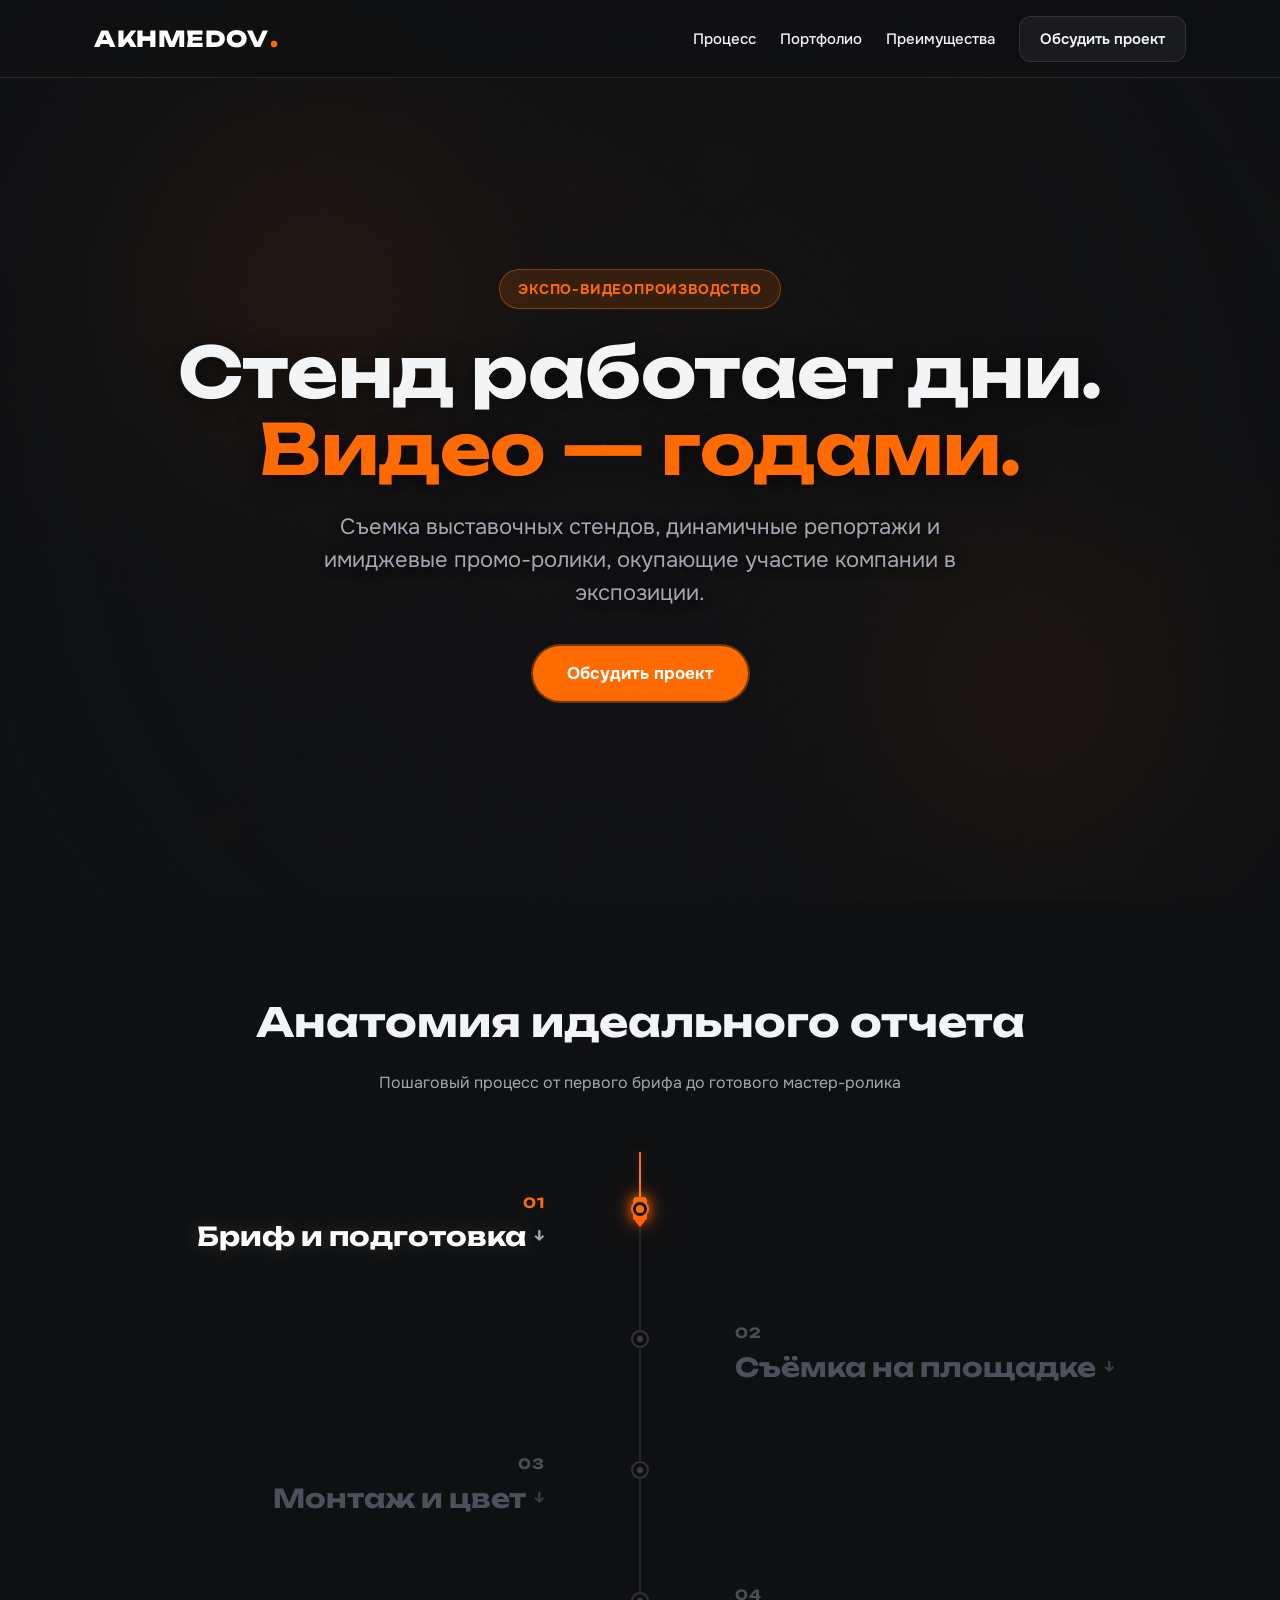
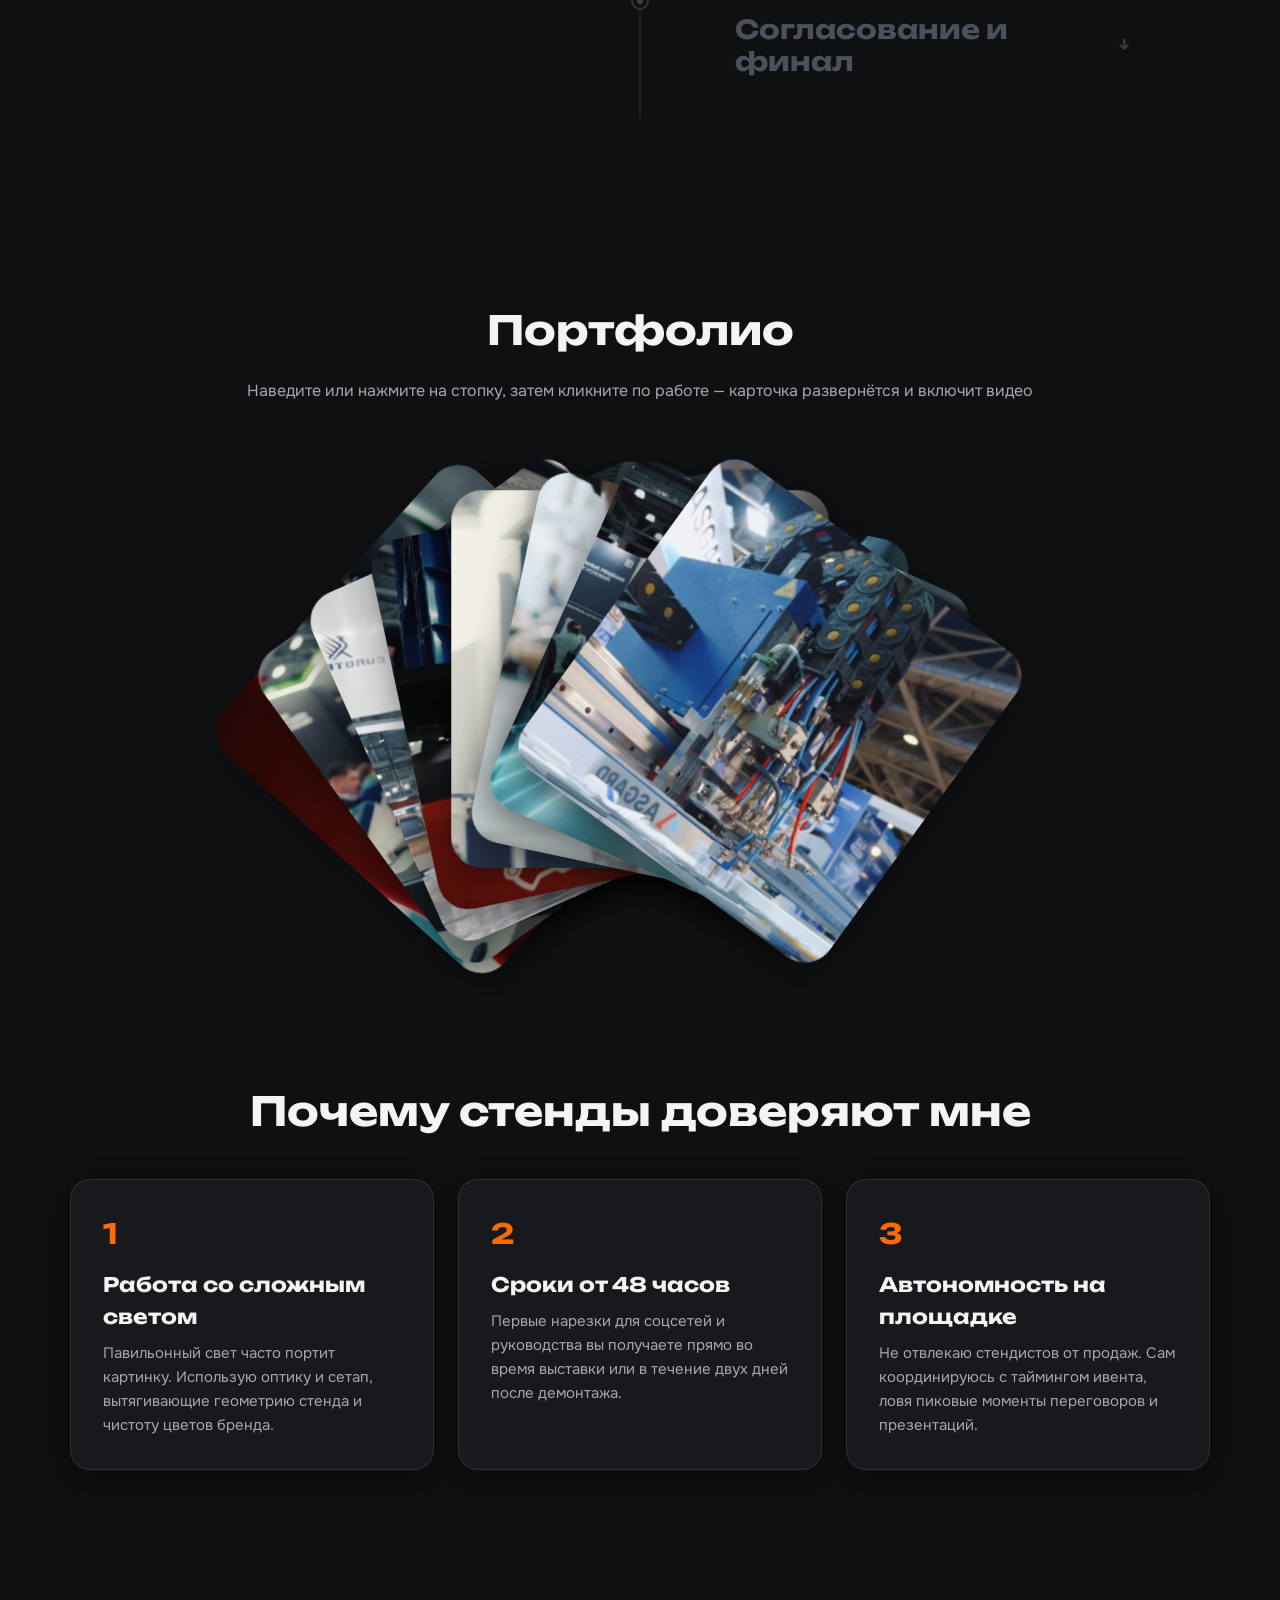
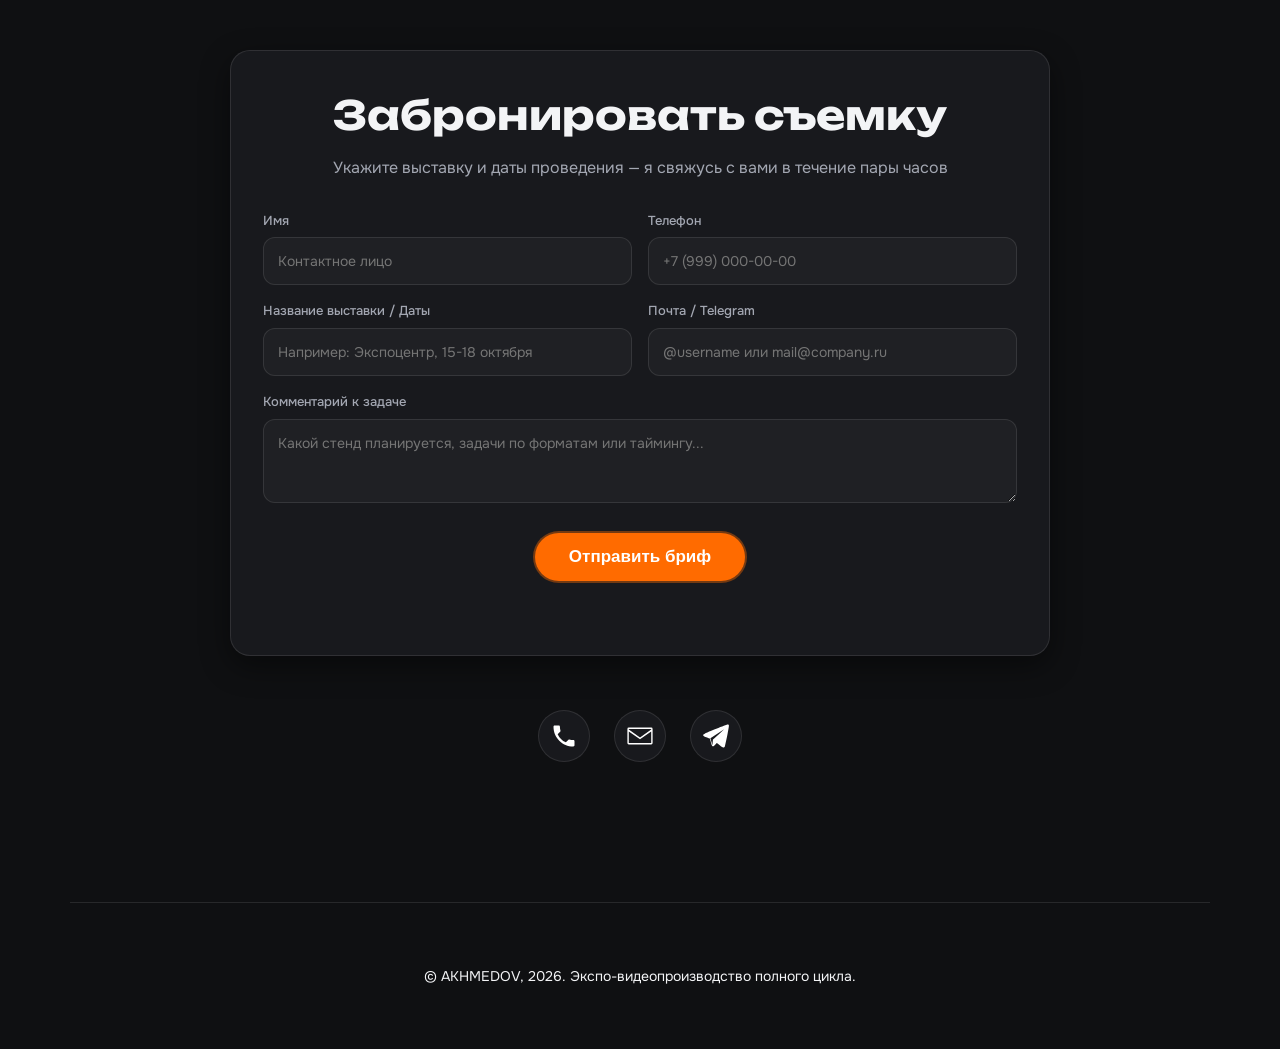
==== commit c1d6dca8: "Add files via upload" ====
--- a/index.html
+++ b/index.html
@@ -31,7 +31,7 @@
       <a class="btn btn--ghost nav__link nav__cta" href="#contacts">Обсудить проект</a>
     </nav>
 
-    <!-- Анимированный Бургер в Крестик -->
+    <!-- Бургер меню -->
     <label class="hamburger" aria-label="Открыть меню">
       <input type="checkbox" id="burgerToggle" aria-expanded="false"/>
       <svg viewBox="0 0 32 32">
@@ -92,9 +92,9 @@
       </div>
       <div class="prod-step__content">
         <span class="prod-step__num">01</span>
-        <h3 class="prod-step__title">Бриф и договор <span class="step-toggle-arrow">↓</span></h3>
-        <div class="prod-step__body">
-          <p>Фиксируем дату выставки, тайминг стенда, задачи и хронометраж. Быстрый документооборот (ИП/ЭДО).</p>
+        <h3 class="prod-step__title">Бриф и подготовка <span class="step-toggle-arrow">↓</span></h3>
+        <div class="prod-step__body">
+          <p>Обсуждаем задачи видео, концепцию, расписание работы стенда, ключевых спикеров и тайминг важных событий экспозиции.</p>
         </div>
       </div>
     </div>
@@ -108,7 +108,7 @@
         <span class="prod-step__num">02</span>
         <h3 class="prod-step__title">Съёмка на площадке <span class="step-toggle-arrow">↓</span></h3>
         <div class="prod-step__body">
-          <p>Архитектура и масштаб стенда с утра, плотный трафик и переговоры в часы пик, интервью со спикерами на петлички с шумоподавлением.</p>
+          <p>Снимаем масштабную архитектуру стенда с утра, живые переговоры, плотный трафик гостей в часы пик и синхроны со спикерами.</p>
         </div>
       </div>
     </div>
@@ -120,9 +120,9 @@
       </div>
       <div class="prod-step__content">
         <span class="prod-step__num">03</span>
-        <h3 class="prod-step__title">Монтаж Reels / Shorts* <span class="step-toggle-arrow">↓</span></h3>
-        <div class="prod-step__body">
-          <p><em>*Опционально.</em> Экспресс-сборка вертикальных динамичных роликов прямо в дни выставки, пока инфоповод на пике.</p>
+        <h3 class="prod-step__title">Монтаж и цвет <span class="step-toggle-arrow">↓</span></h3>
+        <div class="prod-step__body">
+          <p>Отбираем лучшие ракурсы, собираем динамичный монтаж, внедряем саунд-дизайн, плашки бренда и красим видео в точные цвета стенда.</p>
         </div>
       </div>
     </div>
@@ -134,37 +134,9 @@
       </div>
       <div class="prod-step__content">
         <span class="prod-step__num">04</span>
-        <h3 class="prod-step__title">Сдача коротких форматов <span class="step-toggle-arrow">↓</span></h3>
-        <div class="prod-step__body">
-          <p>Передача готовых тизеров для мгновенной публикации в соцсетях бренда и отчётов перед руководством.</p>
-        </div>
-      </div>
-    </div>
-
-    <!-- Шаг 5 -->
-    <div class="prod-step left fade-in-up" data-step="5">
-      <div class="prod-step__marker">
-        <span class="marker-dot"></span>
-      </div>
-      <div class="prod-step__content">
-        <span class="prod-step__num">05</span>
-        <h3 class="prod-step__title">Монтаж основного фильма <span class="step-toggle-arrow">↓</span></h3>
-        <div class="prod-step__body">
-          <p>Отбор лучших кадров, кинематографичный саунд-дизайн, плашки брендинга и цветокоррекция в точные цвета стенда.</p>
-        </div>
-      </div>
-    </div>
-
-    <!-- Шаг 6 -->
-    <div class="prod-step right fade-in-up" data-step="6">
-      <div class="prod-step__marker">
-        <span class="marker-dot"></span>
-      </div>
-      <div class="prod-step__content">
-        <span class="prod-step__num">06</span>
-        <h3 class="prod-step__title">Утверждение и сдача ролика <span class="step-toggle-arrow">↓</span></h3>
-        <div class="prod-step__body">
-          <p>Просмотр черновика по ссылке, оперативная правка нюансов и финальная выдача мастер-файлов в 4K + веб-версий.</p>
+        <h3 class="prod-step__title">Согласование и финал <span class="step-toggle-arrow">↓</span></h3>
+        <div class="prod-step__body">
+          <p>Отправляем черновик на просмотр, оперативно вносим правки и отдаем готовые мастер-файлы в 4K вместе с версиями для соцсетей.</p>
         </div>
       </div>
     </div>
@@ -193,7 +165,7 @@
   </div>
 </section>
 
-<!-- Плеер ВК: затемнение фона и кнопка закрытия (сам плеер встраивается в карточку) -->
+<!-- Плеер ВК: затемнение фона и кнопка закрытия -->
 <div class="video-backdrop" id="videoBackdrop"></div>
 <button aria-label="Закрыть видео" class="video-close" id="videoClose" type="button">×</button>
 
--- a/styles.css
+++ b/styles.css
@@ -74,9 +74,7 @@
   100% { transform: translate(0, 0); }
 }
 
-/* ========================================================
-   Header & Анимированный Бургер
-   ======================================================== */
+/* Header & Бургер */
 .site-header {
   position: fixed;
   top: 0;
@@ -382,6 +380,7 @@
   background: linear-gradient(180deg, var(--accent) 0%, #ff8533 100%);
   box-shadow: 0 0 12px var(--accent-glow);
   will-change: height;
+  transition: height 0.45s cubic-bezier(0.25, 1, 0.5, 1);
 }
 .prod-timeline__playhead {
   position: absolute;
@@ -396,6 +395,8 @@
   z-index: 5;
   pointer-events: none;
   will-change: top;
+  /* Плавное примагничивание (Easy-Ease) */
+  transition: top 0.45s cubic-bezier(0.25, 1, 0.5, 1);
 }
 .prod-timeline__playhead::after {
   content: '';
@@ -413,7 +414,7 @@
   position: relative;
   display: flex;
   align-items: flex-start;
-  margin-bottom: 60px;
+  margin-bottom: 70px;
   width: 100%;
   transition: opacity 0.35s ease;
 }
@@ -547,9 +548,7 @@
   padding-left: 14px;
 }
 
-/* ========================================================
-   Portfolio Fan
-   ======================================================== */
+/* Portfolio Fan */
 .portfolio-wrapper { position: relative; width: 100%; z-index: 2; }
 .portfolio {
   position: relative;
@@ -954,36 +953,27 @@
   .portfolio .card::after { font-size: 12px; padding: 6px 10px; left: 8px; right: 8px; bottom: 8px; }
   .video-close { top: 12px; right: 12px; width: 40px; height: 40px; font-size: 22px; }
 
-  /* ===================================================
-     ИСПРАВЛЕНИЯ МОБИЛЬНОГО ТАЙМЛАЙНА
-     Единая ось 20px для полосы, стрелки и маркеров.
-     Отключен transition для устранения лагов и дрожания.
-     =================================================== */
+  /* Таймлайн на мобильных */
   .prod-timeline { padding: 20px 0; }
   
   .prod-timeline__track { 
-    left: 20px; 
-    transform: translateX(-50%); 
-  }
-  
-  .prod-timeline__bar {
-    transition: none !important;
+    left: 20px !important; 
+    transform: translateX(-50%) !important; 
   }
   
   .prod-timeline__playhead { 
-    left: 20px; 
-    transform: translate(-50%, -50%); 
-    transition: none !important; 
+    left: 50% !important; 
+    transform: translate(-50%, -50%) !important; 
   }
   
   .prod-step {
-    margin-bottom: 40px;
+    margin-bottom: 44px;
     justify-content: flex-start !important;
   }
   
   .prod-step__marker {
-    left: 20px;
-    transform: translateX(-50%);
+    left: 20px !important;
+    transform: translateX(-50%) !important;
   }
   
   .prod-step__content {
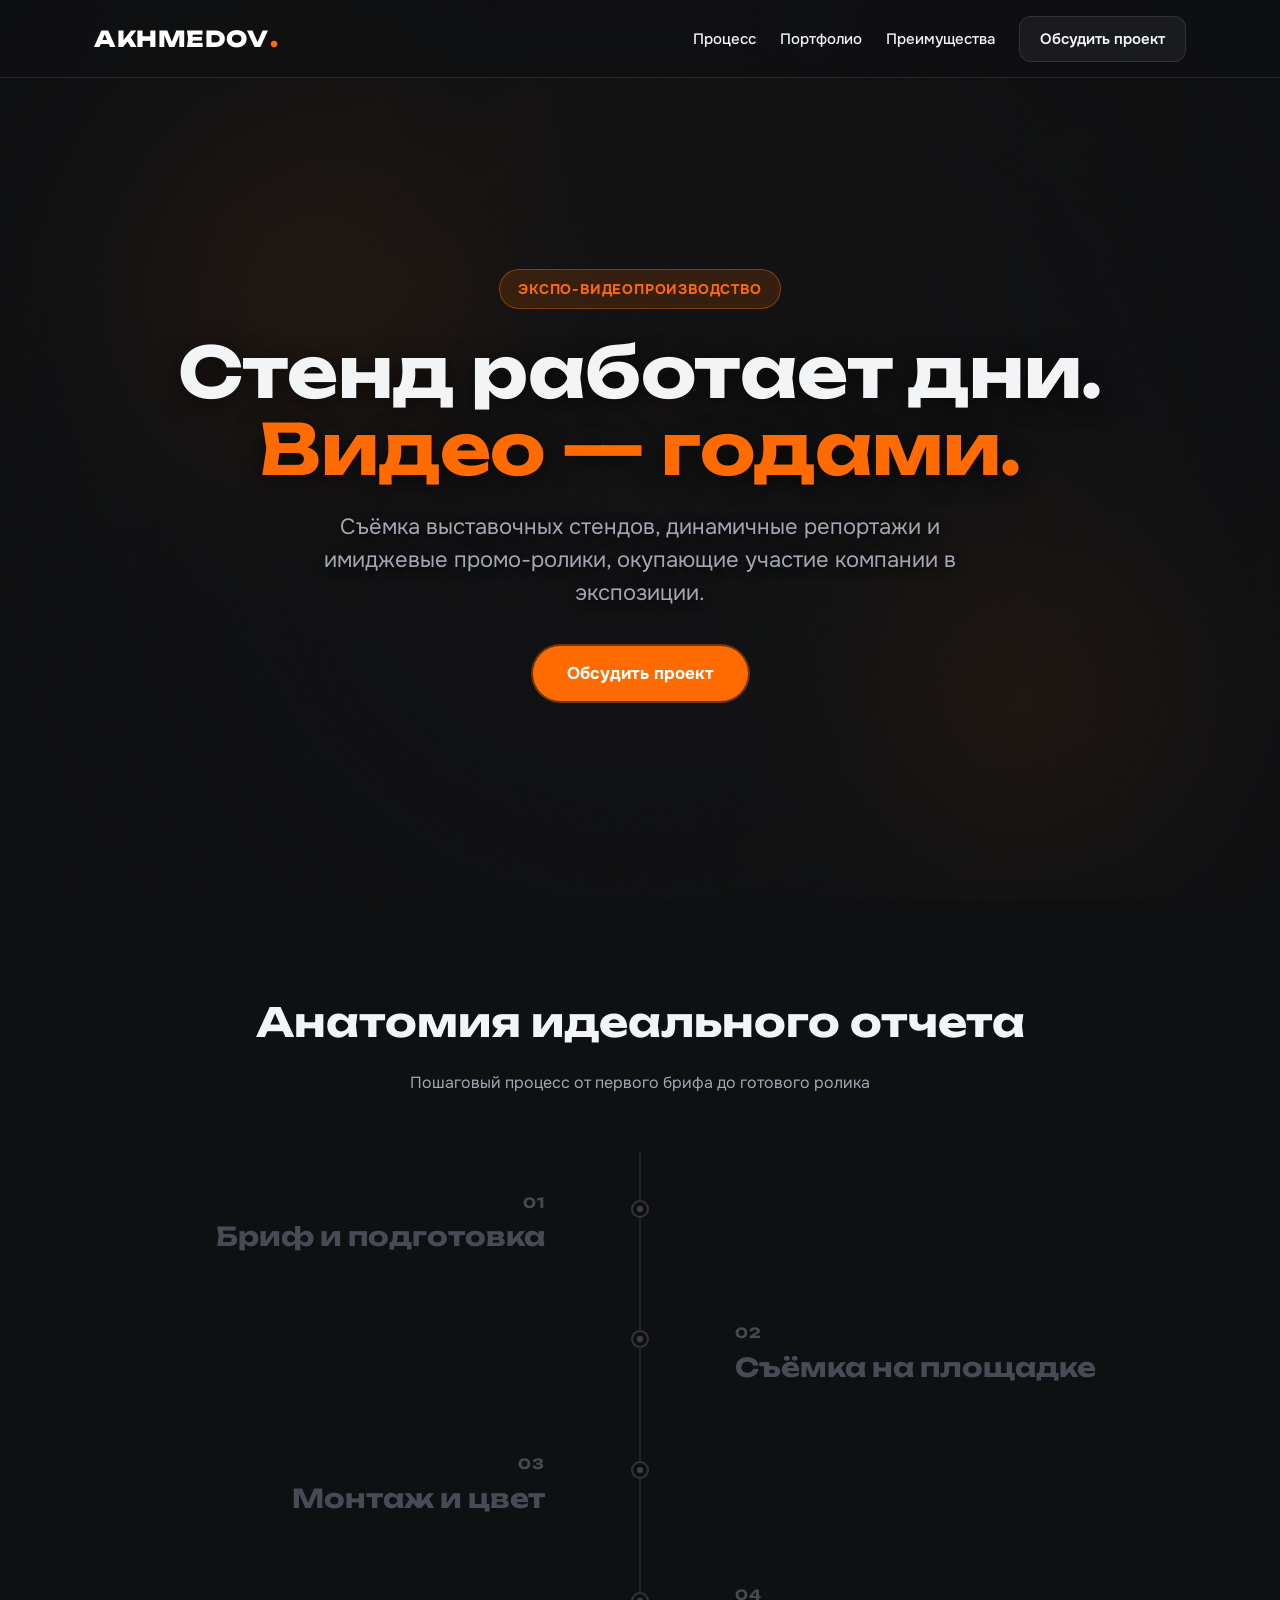
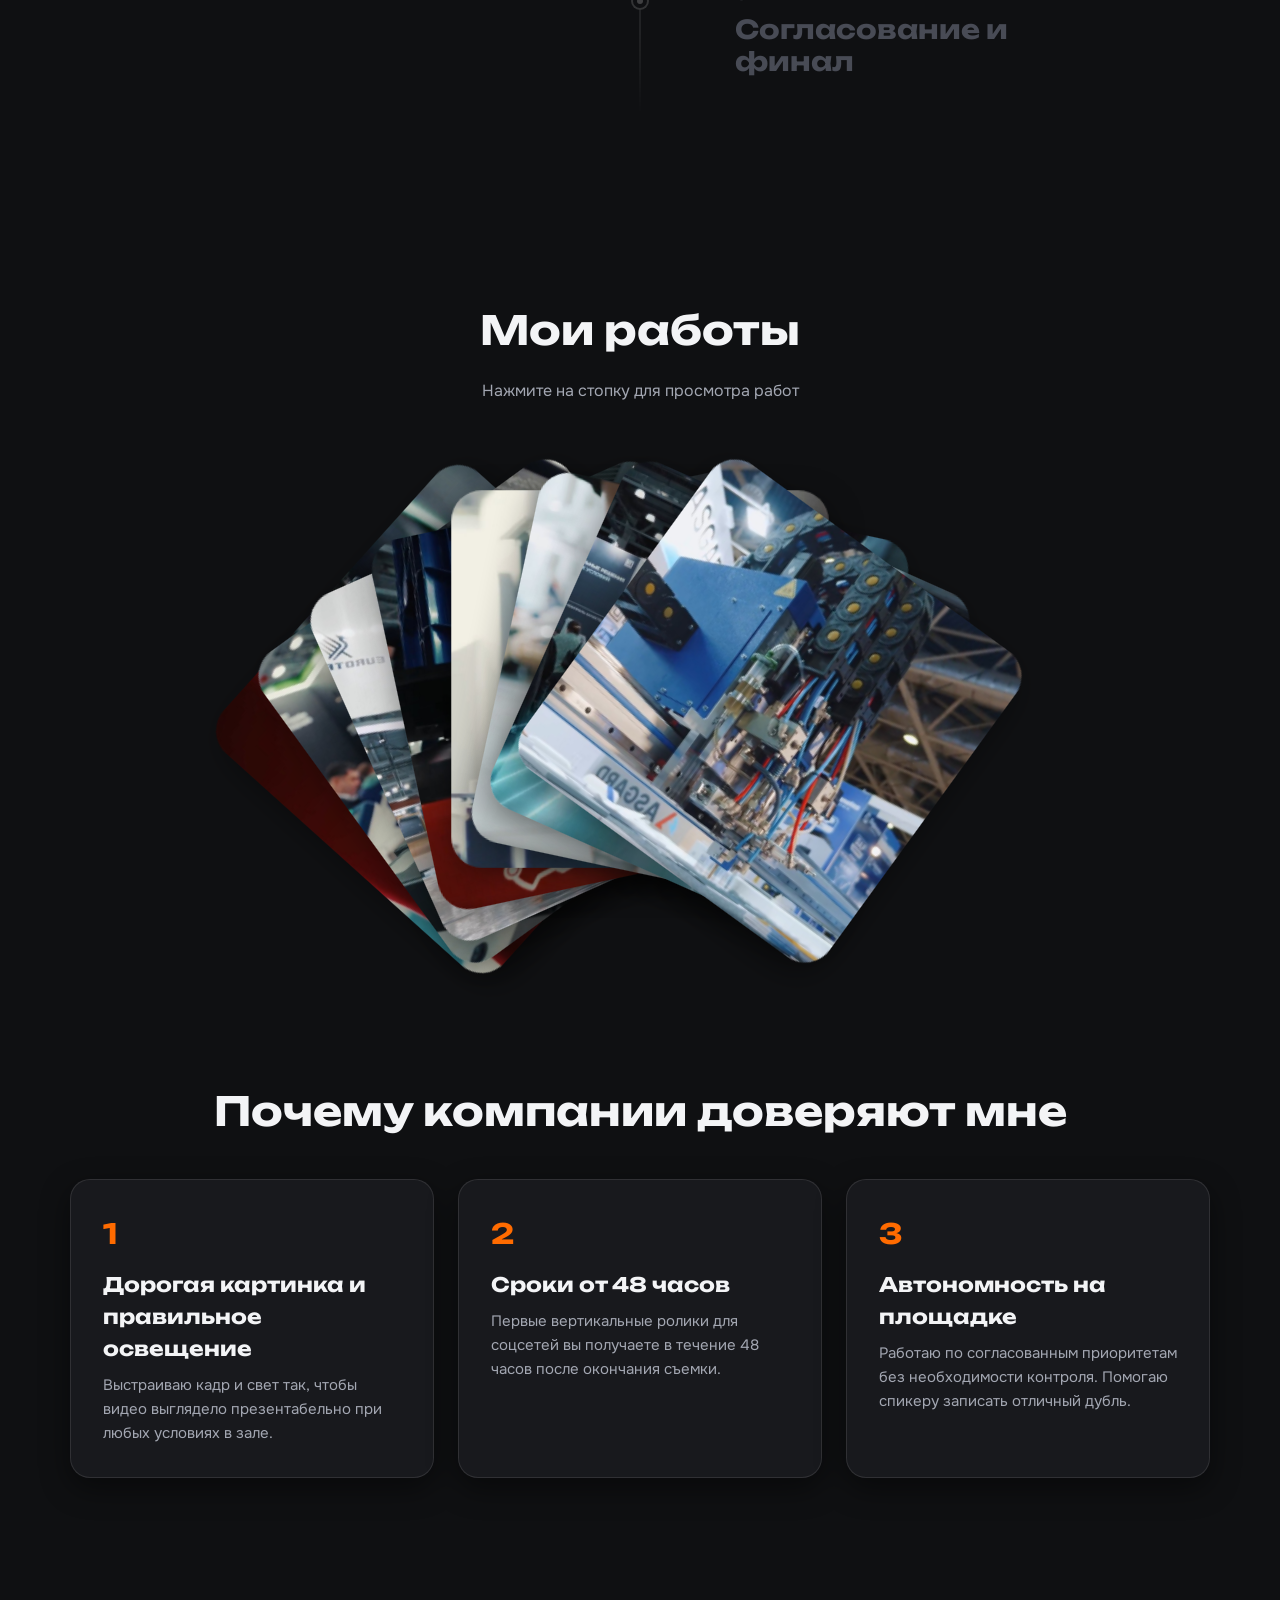
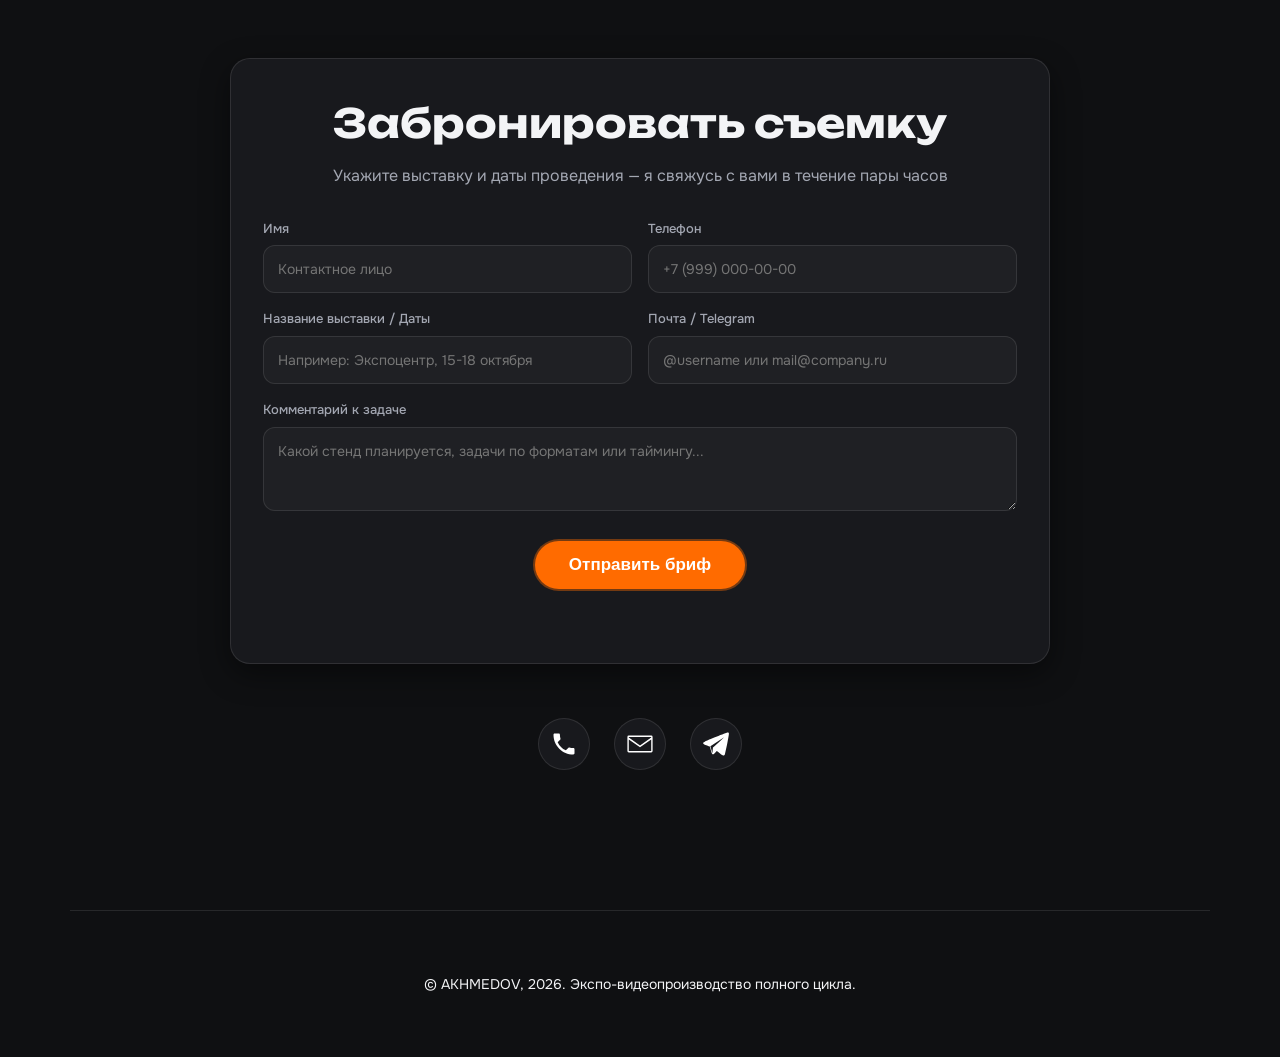
==== commit 8d9de242: "Add files via upload" ====
--- a/index.html
+++ b/index.html
@@ -59,7 +59,7 @@
       <span class="accent">Видео — годами.</span>
     </h1>
     <p class="hero__subtitle">
-      Съемка выставочных стендов, динамичные репортажи и имиджевые промо-ролики, окупающие участие компании в экспозиции.
+      Съёмка выставочных стендов, динамичные репортажи и имиджевые промо-ролики, окупающие участие компании в экспозиции.
     </p>
     <div class="hero__cta">
       <a class="animated-button" href="#contacts">
@@ -70,19 +70,16 @@
   </div>
 </section>
 
-<!-- Анатомия идеального отчета: Интерактивный Timeline с Playhead -->
+<!-- Анатомия идеального отчета -->
 <section class="section container" id="services">
   <div class="section-head fade-in-up">
     <h2 class="section__title">Анатомия идеального отчета</h2>
-    <p class="muted">Пошаговый процесс от первого брифа до готового мастер-ролика</p>
+    <p class="muted">Пошаговый процесс от первого брифа до готового ролика</p>
   </div>
 
   <div class="prod-timeline" id="prodTimeline">
     <div class="prod-timeline__track">
       <div class="prod-timeline__bar" id="timelineBar"></div>
-      <div class="prod-timeline__playhead" id="timelinePlayhead">
-        <span class="playhead-glow"></span>
-      </div>
     </div>
 
     <!-- Шаг 1 -->
@@ -92,9 +89,9 @@
       </div>
       <div class="prod-step__content">
         <span class="prod-step__num">01</span>
-        <h3 class="prod-step__title">Бриф и подготовка <span class="step-toggle-arrow">↓</span></h3>
-        <div class="prod-step__body">
-          <p>Обсуждаем задачи видео, концепцию, расписание работы стенда, ключевых спикеров и тайминг важных событий экспозиции.</p>
+        <h3 class="prod-step__title">Бриф и подготовка</h3>
+        <div class="prod-step__body">
+          <p>Уточняю даты проведения выставки, обсуждаем задачи видео и его концепцию.</p>
         </div>
       </div>
     </div>
@@ -106,9 +103,9 @@
       </div>
       <div class="prod-step__content">
         <span class="prod-step__num">02</span>
-        <h3 class="prod-step__title">Съёмка на площадке <span class="step-toggle-arrow">↓</span></h3>
-        <div class="prod-step__body">
-          <p>Снимаем масштабную архитектуру стенда с утра, живые переговоры, плотный трафик гостей в часы пик и синхроны со спикерами.</p>
+        <h3 class="prod-step__title">Съёмка на площадке</h3>
+        <div class="prod-step__body">
+          <p>Нахожу лучшие ракурсы и выигрышно показываю ваш стенд и гостей. Если нужно — беру интервью у ключевых участников.</p>
         </div>
       </div>
     </div>
@@ -120,9 +117,9 @@
       </div>
       <div class="prod-step__content">
         <span class="prod-step__num">03</span>
-        <h3 class="prod-step__title">Монтаж и цвет <span class="step-toggle-arrow">↓</span></h3>
-        <div class="prod-step__body">
-          <p>Отбираем лучшие ракурсы, собираем динамичный монтаж, внедряем саунд-дизайн, плашки бренда и красим видео в точные цвета стенда.</p>
+        <h3 class="prod-step__title">Монтаж и цвет</h3>
+        <div class="prod-step__body">
+          <p>Отбираю лучшие кадры, собираю динамичный видеоролик, работаю со звуком и цветом.</p>
         </div>
       </div>
     </div>
@@ -134,9 +131,9 @@
       </div>
       <div class="prod-step__content">
         <span class="prod-step__num">04</span>
-        <h3 class="prod-step__title">Согласование и финал <span class="step-toggle-arrow">↓</span></h3>
-        <div class="prod-step__body">
-          <p>Отправляем черновик на просмотр, оперативно вносим правки и отдаем готовые мастер-файлы в 4K вместе с версиями для соцсетей.</p>
+        <h3 class="prod-step__title">Согласование и финал</h3>
+        <div class="prod-step__body">
+          <p>Отправляю видео на согласование, при необходимости вношу правки и передаю готовый ролик в нужных форматах.</p>
         </div>
       </div>
     </div>
@@ -146,20 +143,20 @@
 <!-- Portfolio Fan -->
 <section class="section container" id="portfolio">
   <div class="section-head">
-    <h2 class="section__title">Портфолио</h2>
-    <p class="muted">Наведите или нажмите на стопку, затем кликните по работе — карточка развернётся и включит видео</p>
+    <h2 class="section__title">Мои работы</h2>
+    <p class="muted">Нажмите на стопку для просмотра работ</p>
   </div>
   <div class="portfolio-wrapper">
     <button aria-label="Закрыть" class="portfolio__close" id="portfolioClose">×</button>
     <div class="portfolio glassless" id="fan">
-      <a class="card" data-title="МЕТАЛЛИСТ · Выставка 2026" data-video="1" href="https://vkvideo.ru/video-242062544_456239020" rel="noopener noreferrer" target="_blank"><img alt="МЕТАЛЛИСТ — Выставка 2026" loading="lazy" src="assets/pic1.jpg"/></a>
-      <a class="card" data-title="СПЕКТР-М · Крокус Экспо 2026" data-video="2" href="https://vkvideo.ru/video-242062544_456239019" rel="noopener noreferrer" target="_blank"><img alt="СПЕКТР-М — Крокус Экспо 2026" loading="lazy" src="assets/pic2.jpg"/></a>
-      <a class="card" data-title="EuroTruck · ComVex 2025" data-video="3" href="https://vkvideo.ru/video-242062544_456239023" rel="noopener noreferrer" target="_blank"><img alt="EuroTruck — Выставка ComVex 2025" loading="lazy" src="assets/pic3.jpg"/></a>
-      <a class="card" data-title="ТЕХНОПРОМ · 2026" data-video="4" href="https://vkvideo.ru/video-242062544_456239018" rel="noopener noreferrer" target="_blank"><img alt="ТЕХНОПРОМ 2026" loading="lazy" src="assets/pic4.jpg"/></a>
-      <a class="card" data-title="СПЕКТР-М · Конференция 2025" data-video="5" href="https://vkvideo.ru/video-242062544_456239017" rel="noopener noreferrer" target="_blank"><img alt="СПЕКТР-М — Конференция 2025" loading="lazy" src="assets/pic5.jpg"/></a>
-      <a class="card" data-title="МЕТАЛЛИСТ · ИНТЕГРАЦИЯ 2025" data-video="6" href="https://vkvideo.ru/video-242062544_456239021" rel="noopener noreferrer" target="_blank"><img alt="МЕТАЛЛИСТ — Выставка ИНТЕГРАЦИЯ 2025" loading="lazy" src="assets/pic6.jpg"/></a>
+      <a class="card" data-title="МЕТАЛЛИСТ · Интеграция 2026" data-video="1" href="https://vkvideo.ru/video-242062544_456239020" rel="noopener noreferrer" target="_blank"><img alt="МЕТАЛЛИСТ — Выставка 2026" loading="lazy" src="assets/pic1.jpg"/></a>
+      <a class="card" data-title="СПЕКТР-М · Аналитика Экспо 2026" data-video="2" href="https://vkvideo.ru/video-242062544_456239019" rel="noopener noreferrer" target="_blank"><img alt="СПЕКТР-М — Крокус Экспо 2026" loading="lazy" src="assets/pic2.jpg"/></a>
+      <a class="card" data-title="EUROTRUCK · ComVex 2025" data-video="3" href="https://vkvideo.ru/video-242062544_456239023" rel="noopener noreferrer" target="_blank"><img alt="EuroTruck — Выставка ComVex 2025" loading="lazy" src="assets/pic3.jpg"/></a>
+      <a class="card" data-title="ТЕХНОПРОМ · Металлообработка 2026" data-video="4" href="https://vkvideo.ru/video-242062544_456239018" rel="noopener noreferrer" target="_blank"><img alt="ТЕХНОПРОМ 2026" loading="lazy" src="assets/pic4.jpg"/></a>
+      <a class="card" data-title="СПЕКТР-М ·  Научная Конференция 2025" data-video="5" href="https://vkvideo.ru/video-242062544_456239017" rel="noopener noreferrer" target="_blank"><img alt="СПЕКТР-М — Конференция 2025" loading="lazy" src="assets/pic5.jpg"/></a>
+      <a class="card" data-title="МЕТАЛЛИСТ · Интеграция 2025" data-video="6" href="https://vkvideo.ru/video-242062544_456239021" rel="noopener noreferrer" target="_blank"><img alt="МЕТАЛЛИСТ — Выставка ИНТЕГРАЦИЯ 2025" loading="lazy" src="assets/pic6.jpg"/></a>
       <a class="card" data-title="СПЕКТР-М · Крокус Экспо 2025" data-video="7" href="https://vkvideo.ru/video-242062544_456239024" rel="noopener noreferrer" target="_blank"><img alt="СПЕКТР-М — Крокус Экспо Выставка 2025" loading="lazy" src="assets/pic7.jpg"/></a>
-      <a class="card" data-title="ASGARD · Выставка 2025" data-video="8" href="https://vkvideo.ru/video-242062544_456239022" rel="noopener noreferrer" target="_blank"><img alt="ASGARD — Выставка 2025" loading="lazy" src="assets/pic8.jpg"/></a>
+      <a class="card" data-title="ASGARD · Крокус Экспо 2025" data-video="8" href="https://vkvideo.ru/video-242062544_456239022" rel="noopener noreferrer" target="_blank"><img alt="ASGARD — Выставка 2025" loading="lazy" src="assets/pic8.jpg"/></a>
       <div class="portfolio__caption"></div>
     </div>
   </div>
@@ -171,22 +168,22 @@
 
 <!-- Why -->
 <section class="section container" id="why">
-  <h2 class="section__title ta-center">Почему стенды доверяют мне</h2>
+  <h2 class="section__title ta-center">Почему компании доверяют мне</h2>
   <div class="why-grid">
     <div class="why__card glass fade-in-up">
       <div class="why__num">1</div>
-      <h3>Работа со сложным светом</h3>
-      <p>Павильонный свет часто портит картинку. Использую оптику и сетап, вытягивающие геометрию стенда и чистоту цветов бренда.</p>
+      <h3>Дорогая картинка и правильное освещение</h3>
+      <p>Выстраиваю кадр и свет так, чтобы видео выглядело презентабельно при любых условиях в зале.</p>
     </div>
     <div class="why__card glass fade-in-up">
       <div class="why__num">2</div>
       <h3>Сроки от 48 часов</h3>
-      <p>Первые нарезки для соцсетей и руководства вы получаете прямо во время выставки или в течение двух дней после демонтажа.</p>
+      <p>Первые вертикальные ролики для соцсетей вы получаете в течение 48 часов после окончания съемки.</p>
     </div>
     <div class="why__card glass fade-in-up">
       <div class="why__num">3</div>
       <h3>Автономность на площадке</h3>
-      <p>Не отвлекаю стендистов от продаж. Сам координируюсь с таймингом ивента, ловя пиковые моменты переговоров и презентаций.</p>
+      <p>Работаю по согласованным приоритетам без необходимости контроля. Помогаю спикеру записать отличный дубль.</p>
     </div>
   </div>
 </section>
--- a/styles.css
+++ b/styles.css
@@ -370,6 +370,9 @@
   width: 2px;
   background: rgba(255, 255, 255, 0.08);
   z-index: 2;
+  /* Мягкое растворение линии в блюр/прозрачность на нижнем кончике */
+  mask-image: linear-gradient(to bottom, #000 0%, #000 85%, rgba(0,0,0,0.3) 95%, transparent 100%);
+  -webkit-mask-image: linear-gradient(to bottom, #000 0%, #000 85%, rgba(0,0,0,0.3) 95%, transparent 100%);
 }
 .prod-timeline__bar {
   position: absolute;
@@ -378,38 +381,11 @@
   width: 100%;
   height: 0%;
   background: linear-gradient(180deg, var(--accent) 0%, #ff8533 100%);
-  box-shadow: 0 0 12px var(--accent-glow);
+  box-shadow: 0 0 14px var(--accent-glow);
   will-change: height;
-  transition: height 0.45s cubic-bezier(0.25, 1, 0.5, 1);
-}
-.prod-timeline__playhead {
-  position: absolute;
-  left: 50%;
-  top: 0%;
-  transform: translate(-50%, -50%);
-  width: 14px;
-  height: 24px;
-  background: var(--accent);
-  border-radius: 4px;
-  box-shadow: 0 0 16px var(--accent), 0 0 30px var(--accent-glow);
-  z-index: 5;
-  pointer-events: none;
-  will-change: top;
-  /* Плавное примагничивание (Easy-Ease) */
-  transition: top 0.45s cubic-bezier(0.25, 1, 0.5, 1);
-}
-.prod-timeline__playhead::after {
-  content: '';
-  position: absolute;
-  bottom: -6px;
-  left: 50%;
-  transform: translateX(-50%);
-  width: 0;
-  height: 0;
-  border-left: 5px solid transparent;
-  border-right: 5px solid transparent;
-  border-top: 6px solid var(--accent);
-}
+  transition: height 0.35s cubic-bezier(0.22, 1, 0.36, 1);
+}
+
 .prod-step {
   position: relative;
   display: flex;
@@ -436,20 +412,21 @@
   align-items: center;
   justify-content: center;
   z-index: 4;
-  transition: border-color 0.3s ease, box-shadow 0.3s ease;
+  cursor: pointer;
+  transition: border-color 0.35s ease, box-shadow 0.35s ease;
 }
 .prod-step__marker .marker-dot {
   width: 6px;
   height: 6px;
   border-radius: 50%;
   background: rgba(255, 255, 255, 0.2);
-  transition: background-color 0.3s ease, transform 0.3s ease;
+  transition: background-color 0.35s ease, transform 0.35s ease;
 }
 .prod-step__content {
   width: 44%;
   cursor: pointer;
   user-select: none;
-  opacity: 0.65;
+  opacity: 0.6;
   display: flex;
   flex-direction: column;
   transition: opacity 0.35s ease;
@@ -481,22 +458,12 @@
   margin: 0;
   line-height: 1.25;
   transition: color 0.35s ease;
-  display: inline-flex;
-  align-items: center;
-  gap: 8px;
-}
-.prod-step.left .prod-step__title { justify-content: flex-end; }
-.prod-step.right .prod-step__title { justify-content: flex-start; }
-
-.step-toggle-arrow {
-  font-size: 14px;
-  color: #555861;
-  transition: transform 0.3s ease, color 0.3s ease;
-  display: inline-block;
-}
+}
+
 .prod-step__content:hover { opacity: 0.9; }
 .prod-step__content:hover .prod-step__title { color: #B0B5C2; }
 
+/* Подсветка активного и пройденных шагов */
 .prod-step.passed .prod-step__content,
 .prod-step.open .prod-step__content { opacity: 1; }
 .prod-step.passed .prod-step__num,
@@ -506,29 +473,26 @@
   color: #ffffff;
   text-shadow: 0 0 20px rgba(255, 255, 255, 0.15);
 }
-.prod-step.passed .step-toggle-arrow,
-.prod-step.open .step-toggle-arrow { color: var(--muted); }
-.prod-step.passed .prod-step__marker {
+.prod-step.passed .prod-step__marker,
+.prod-step.open .prod-step__marker {
   border-color: var(--accent);
   box-shadow: 0 0 12px var(--accent-glow);
 }
-.prod-step.passed .prod-step__marker .marker-dot {
+.prod-step.passed .prod-step__marker .marker-dot,
+.prod-step.open .prod-step__marker .marker-dot {
   background: var(--accent);
   transform: scale(1.35);
 }
-.prod-step.open .step-toggle-arrow {
-  transform: rotate(180deg);
-  color: var(--accent);
-}
+
 .prod-step__body {
   max-height: 0;
   opacity: 0;
   overflow: hidden;
-  transition: max-height 0.4s cubic-bezier(0.2, 1, 0.3, 1), opacity 0.3s ease, margin-top 0.3s ease;
+  transition: max-height 0.45s cubic-bezier(0.2, 1, 0.3, 1), opacity 0.35s ease, margin-top 0.35s ease;
   width: 100%;
 }
 .prod-step.open .prod-step__body {
-  max-height: 200px;
+  max-height: 240px;
   opacity: 1;
   margin-top: 14px;
 }
@@ -891,7 +855,6 @@
     box-shadow: 0 30px 60px rgba(0, 0, 0, 0.8);
     z-index: 99998;
     box-sizing: border-box;
-    
     transform: translateY(-130%);
     opacity: 0;
     pointer-events: none;
@@ -961,11 +924,6 @@
     transform: translateX(-50%) !important; 
   }
   
-  .prod-timeline__playhead { 
-    left: 50% !important; 
-    transform: translate(-50%, -50%) !important; 
-  }
-  
   .prod-step {
     margin-bottom: 44px;
     justify-content: flex-start !important;
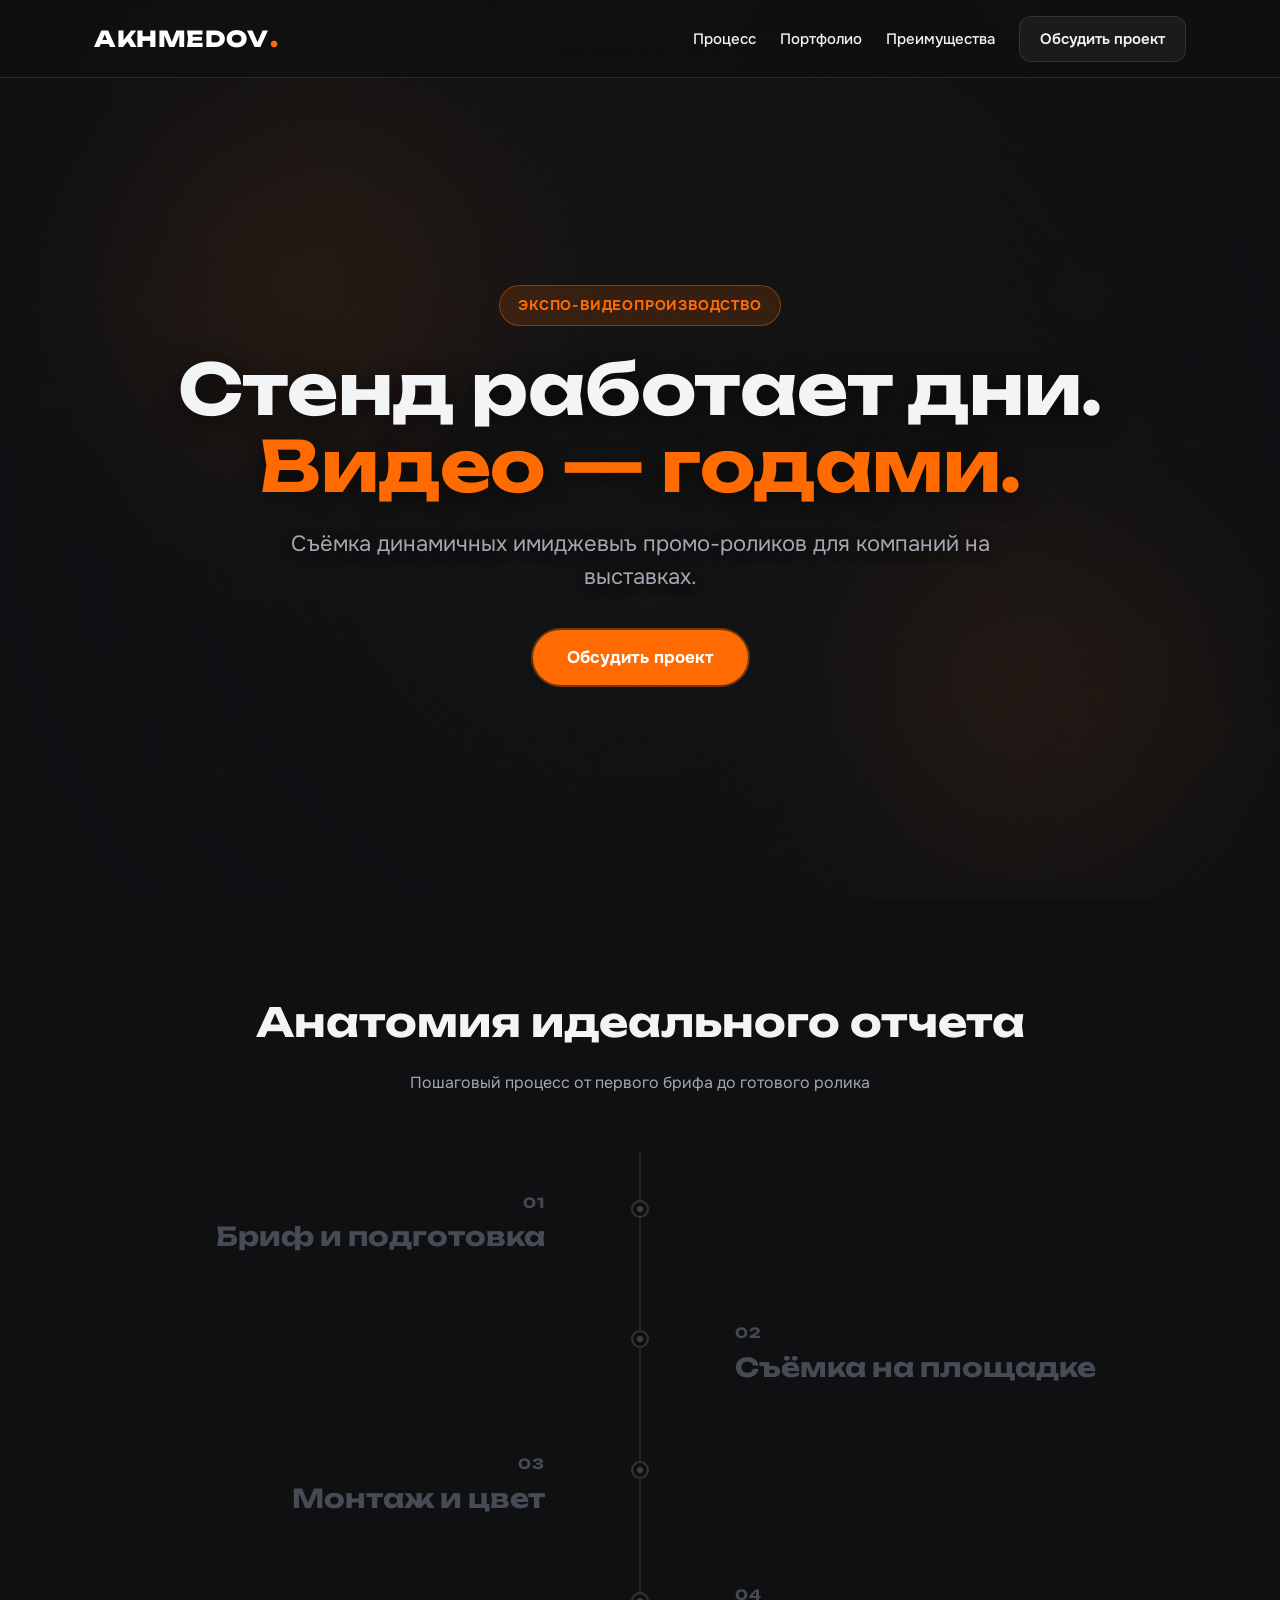
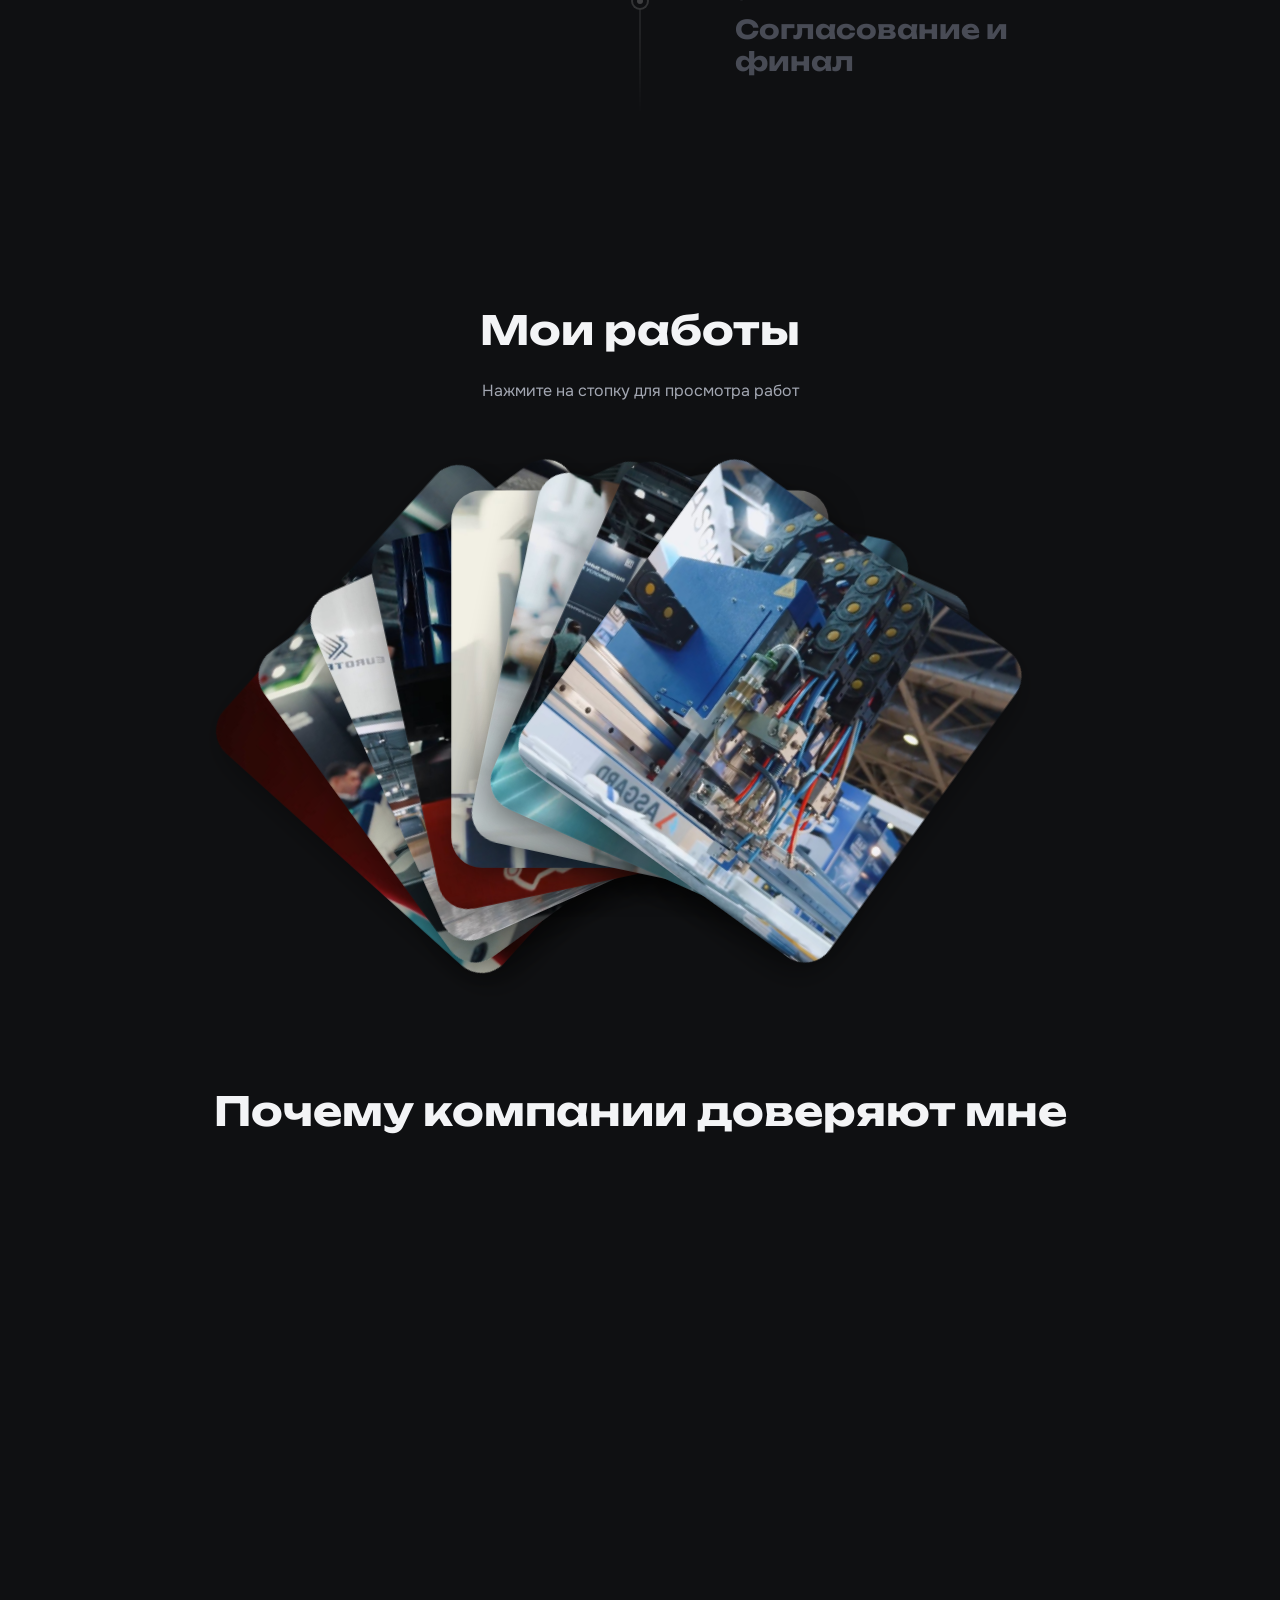
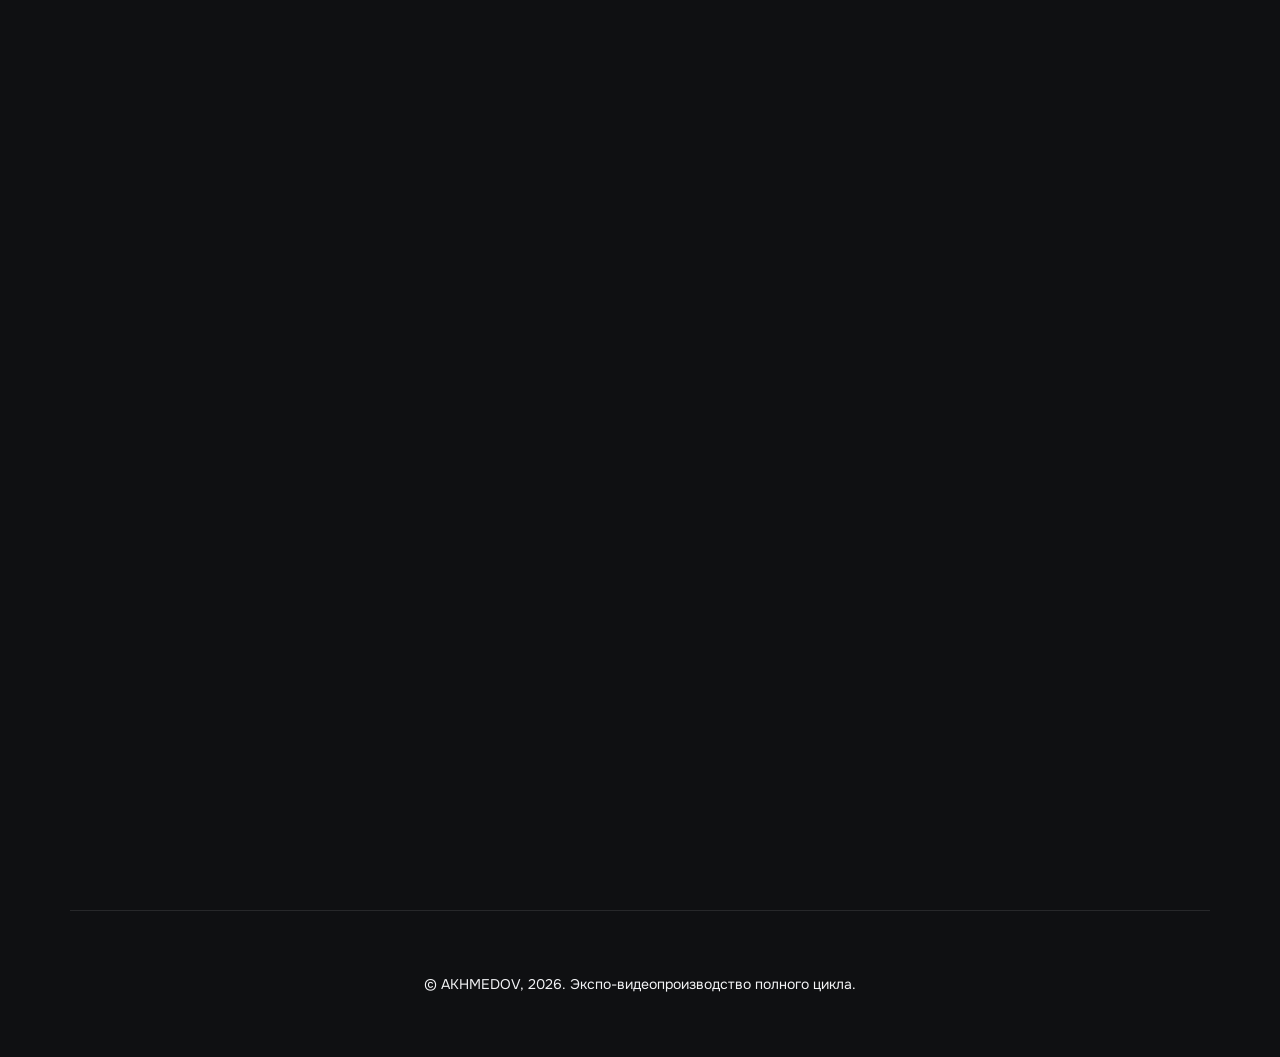
==== commit 45b29fe3: "Add files via upload" ====
--- a/index.html
+++ b/index.html
@@ -8,7 +8,7 @@
   <meta name="theme-color" content="#0f1012">
 
   <title>AKHMEDOV — Выставочный видеограф</title>
-  <meta content="Съемка стендов, динамичные отчетные ролики и медиа-контент для участников выставок от видеографа Akhmedov." name="description"/>
+  <meta content="Съемка динамичных отчетных роликов для участников выставок" name="description"/>
   <link href="https://fonts.googleapis.com/css2?family=Onest:wght@400;500;600;700&family=Unbounded:wght@500;700;800&display=swap" rel="stylesheet"/>
   <link href="styles.css" rel="stylesheet"/>
 </head>
@@ -59,7 +59,7 @@
       <span class="accent">Видео — годами.</span>
     </h1>
     <p class="hero__subtitle">
-      Съёмка выставочных стендов, динамичные репортажи и имиджевые промо-ролики, окупающие участие компании в экспозиции.
+      Съёмка динамичных имиджевыъ промо-роликов для компаний на выставках.
     </p>
     <div class="hero__cta">
       <a class="animated-button" href="#contacts">
--- a/styles.css
+++ b/styles.css
@@ -306,13 +306,13 @@
   width: 100%;
   height: 100%;
   object-fit: cover;
-  opacity: 0.32;
+  opacity: 0.45;
   filter: saturate(120%) contrast(105%);
 }
 .hero__video-overlay {
   position: absolute;
   inset: 0;
-  background: radial-gradient(circle at center, rgba(15, 16, 18, 0.55) 0%, rgba(15, 16, 18, 0.95) 100%);
+  background: radial-gradient(circle at center, rgba(15, 16, 18, 0.45) 0%, rgba(15, 16, 18, 0.90) 100%);
 }
 .hero__content {
   position: relative;
@@ -954,4 +954,21 @@
     padding-left: 12px;
     padding-right: 0;
   }
+
+  /* Видимость фонового видео на мобильных */
+  .hero__video {
+    opacity: 0.55;
+    filter: saturate(115%) contrast(105%) brightness(1.12);
+    object-position: center 40%;   /* ближе к сюжету, а не к «пустому» низу */
+  }
+  .hero__video-overlay {
+    background: linear-gradient(180deg,
+      rgba(15,16,18,0.30) 0%,
+      rgba(15,16,18,0.55) 45%,
+      rgba(15,16,18,0.90) 100%);
+  }
+  /* Читаемость текста — локально, а не за счёт всего кадра */
+  .hero__content {
+    text-shadow: 0 1px 14px rgba(0,0,0,0.7);
+  }
 }
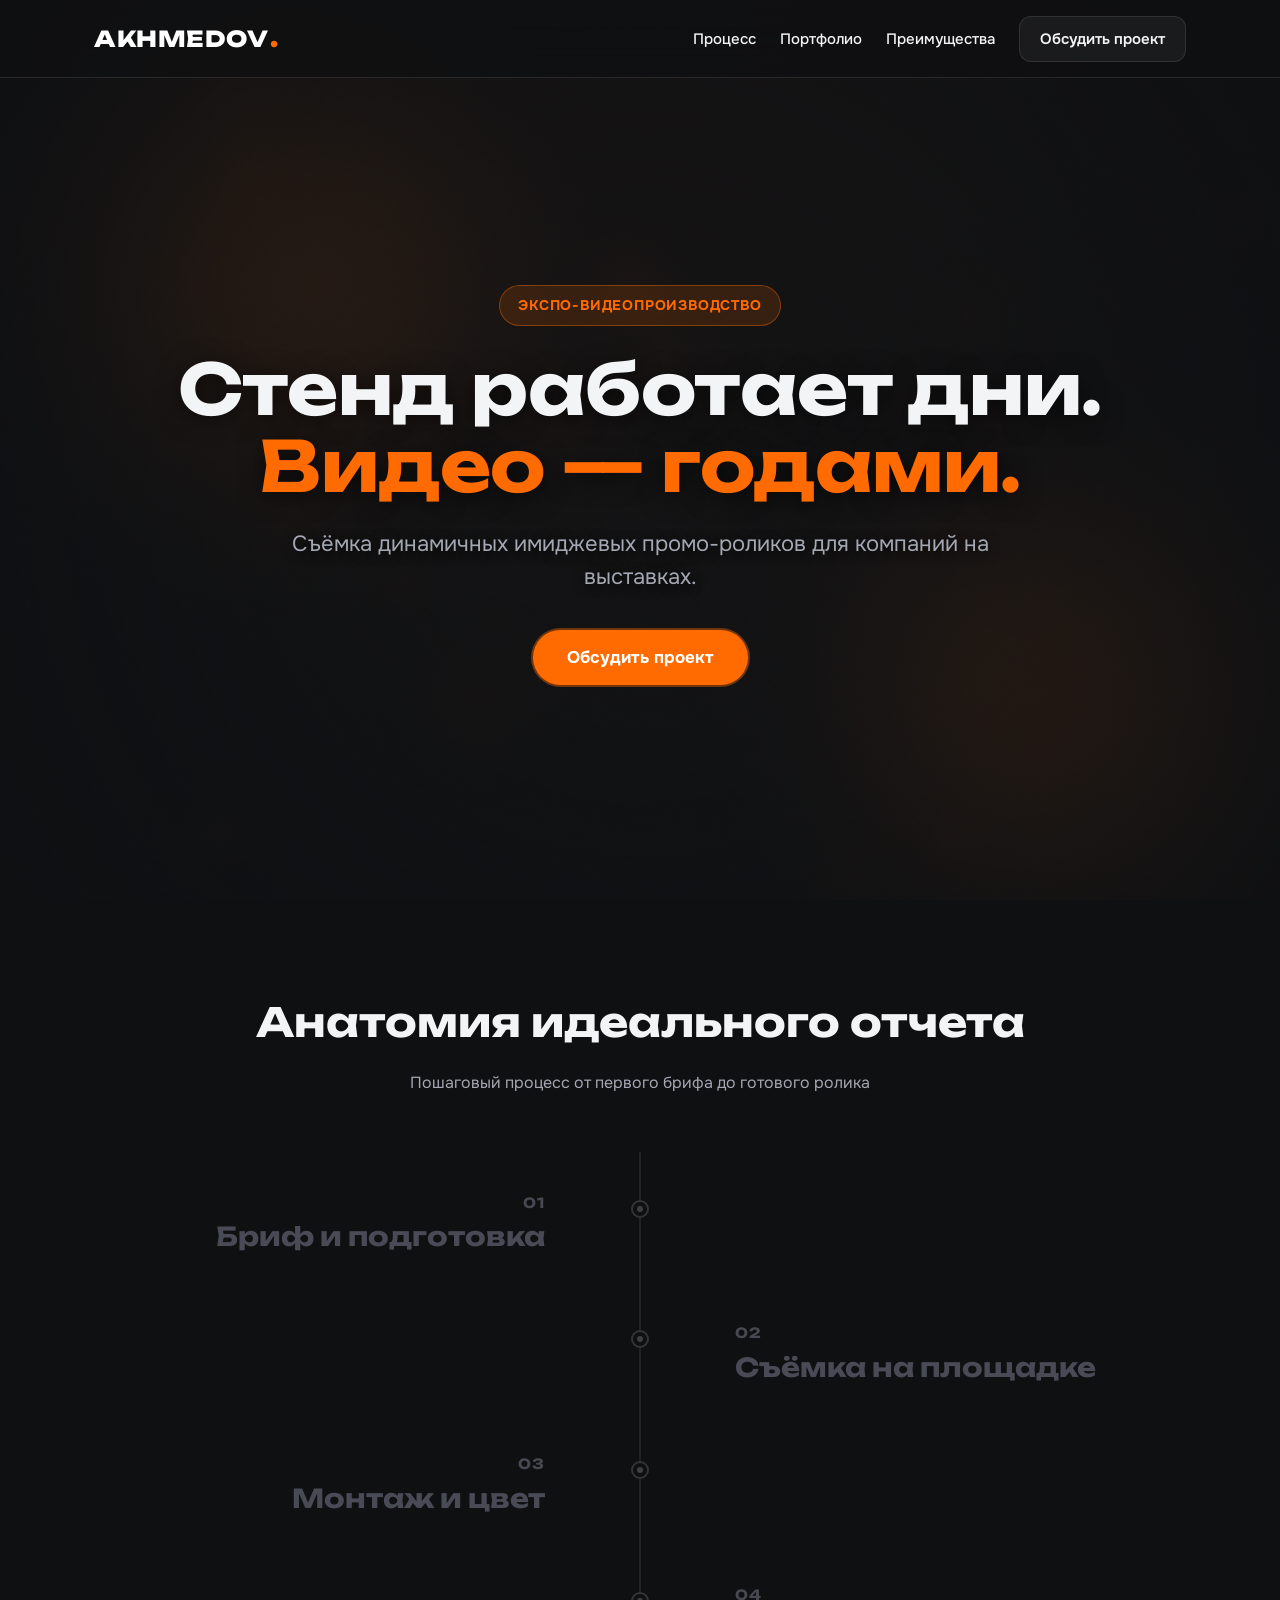
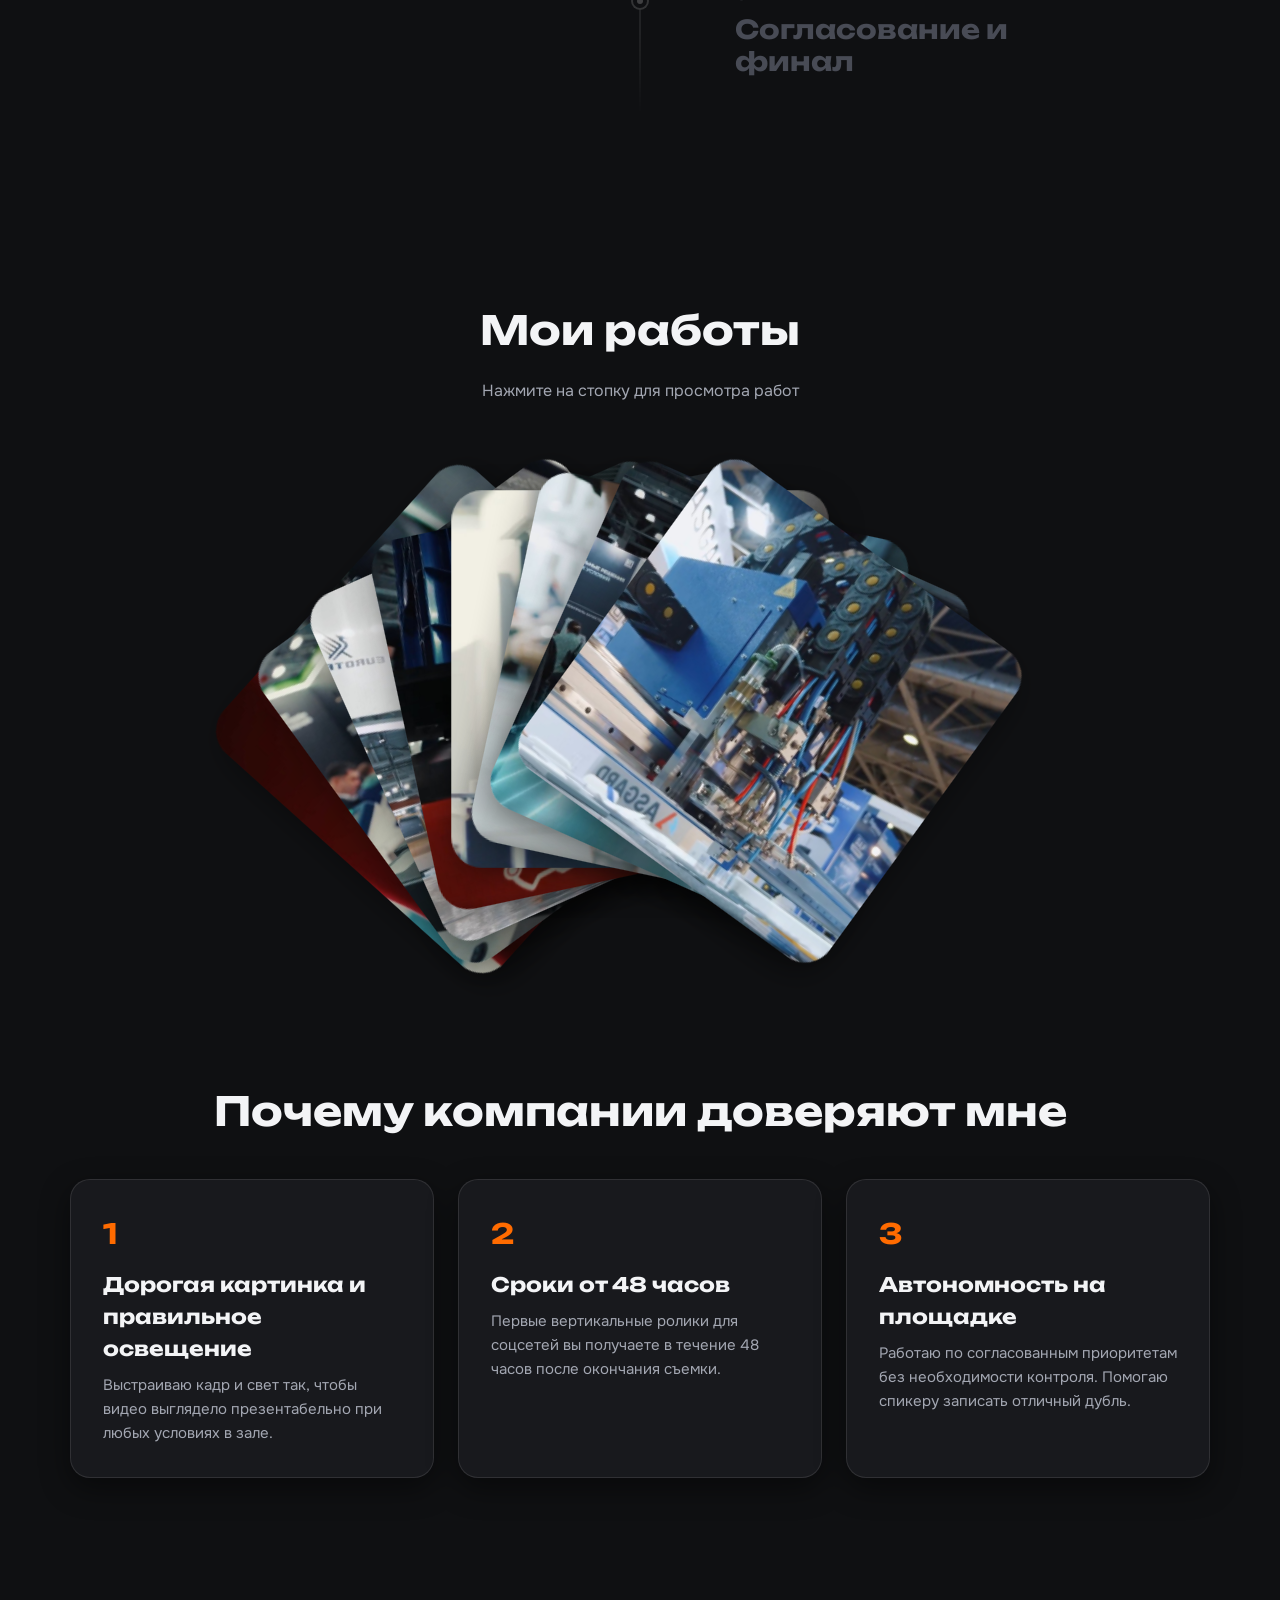
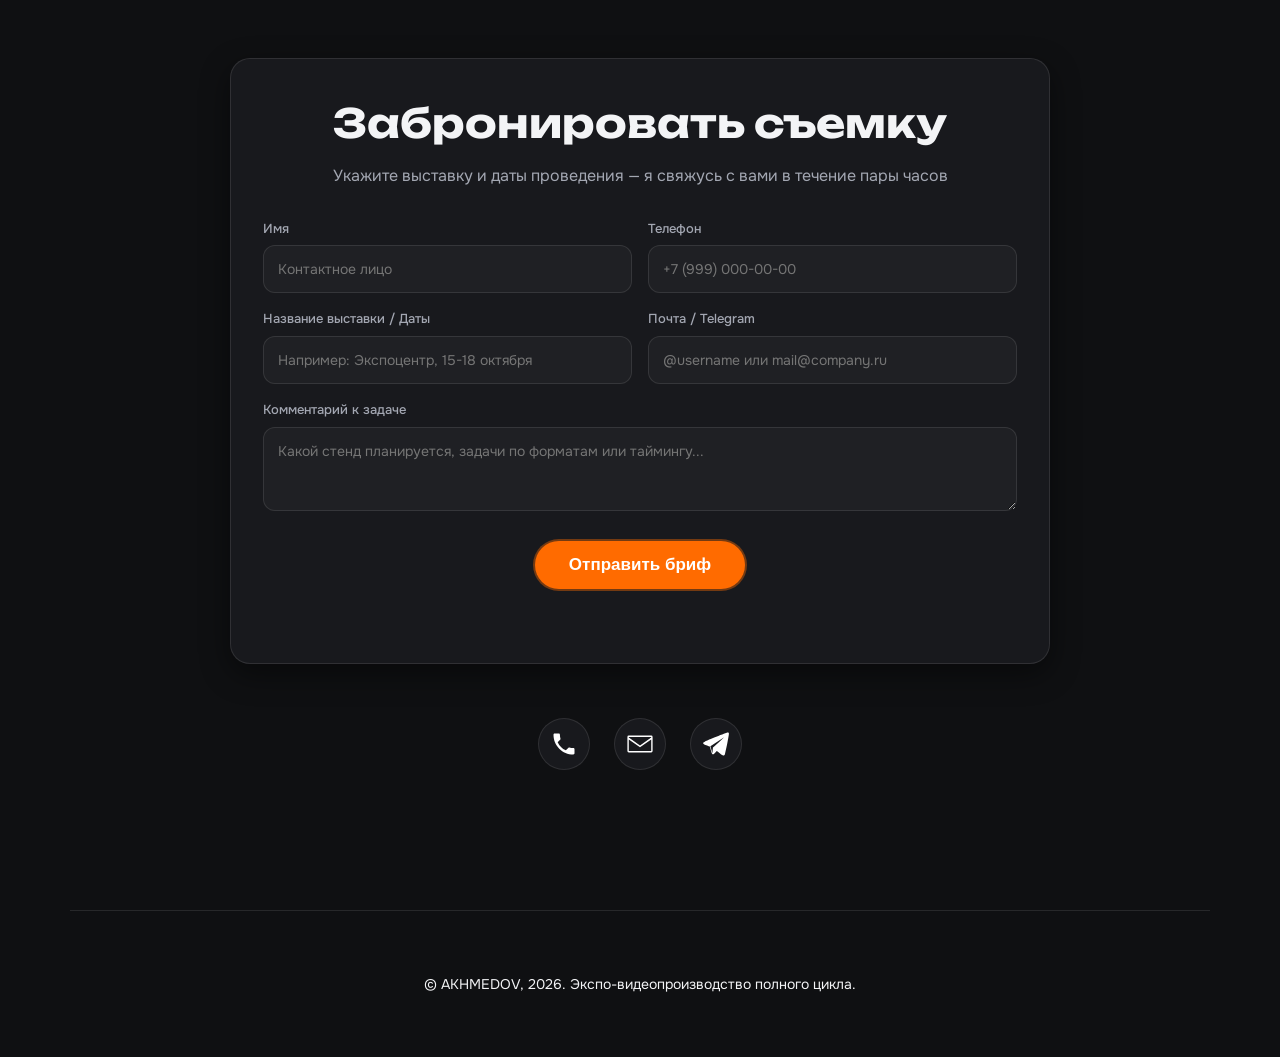
==== commit 4806fd41: "Add files via upload" ====
--- a/index.html
+++ b/index.html
@@ -59,7 +59,7 @@
       <span class="accent">Видео — годами.</span>
     </h1>
     <p class="hero__subtitle">
-      Съёмка динамичных имиджевыъ промо-роликов для компаний на выставках.
+      Съёмка динамичных имиджевых промо-роликов для компаний на выставках.
     </p>
     <div class="hero__cta">
       <a class="animated-button" href="#contacts">
